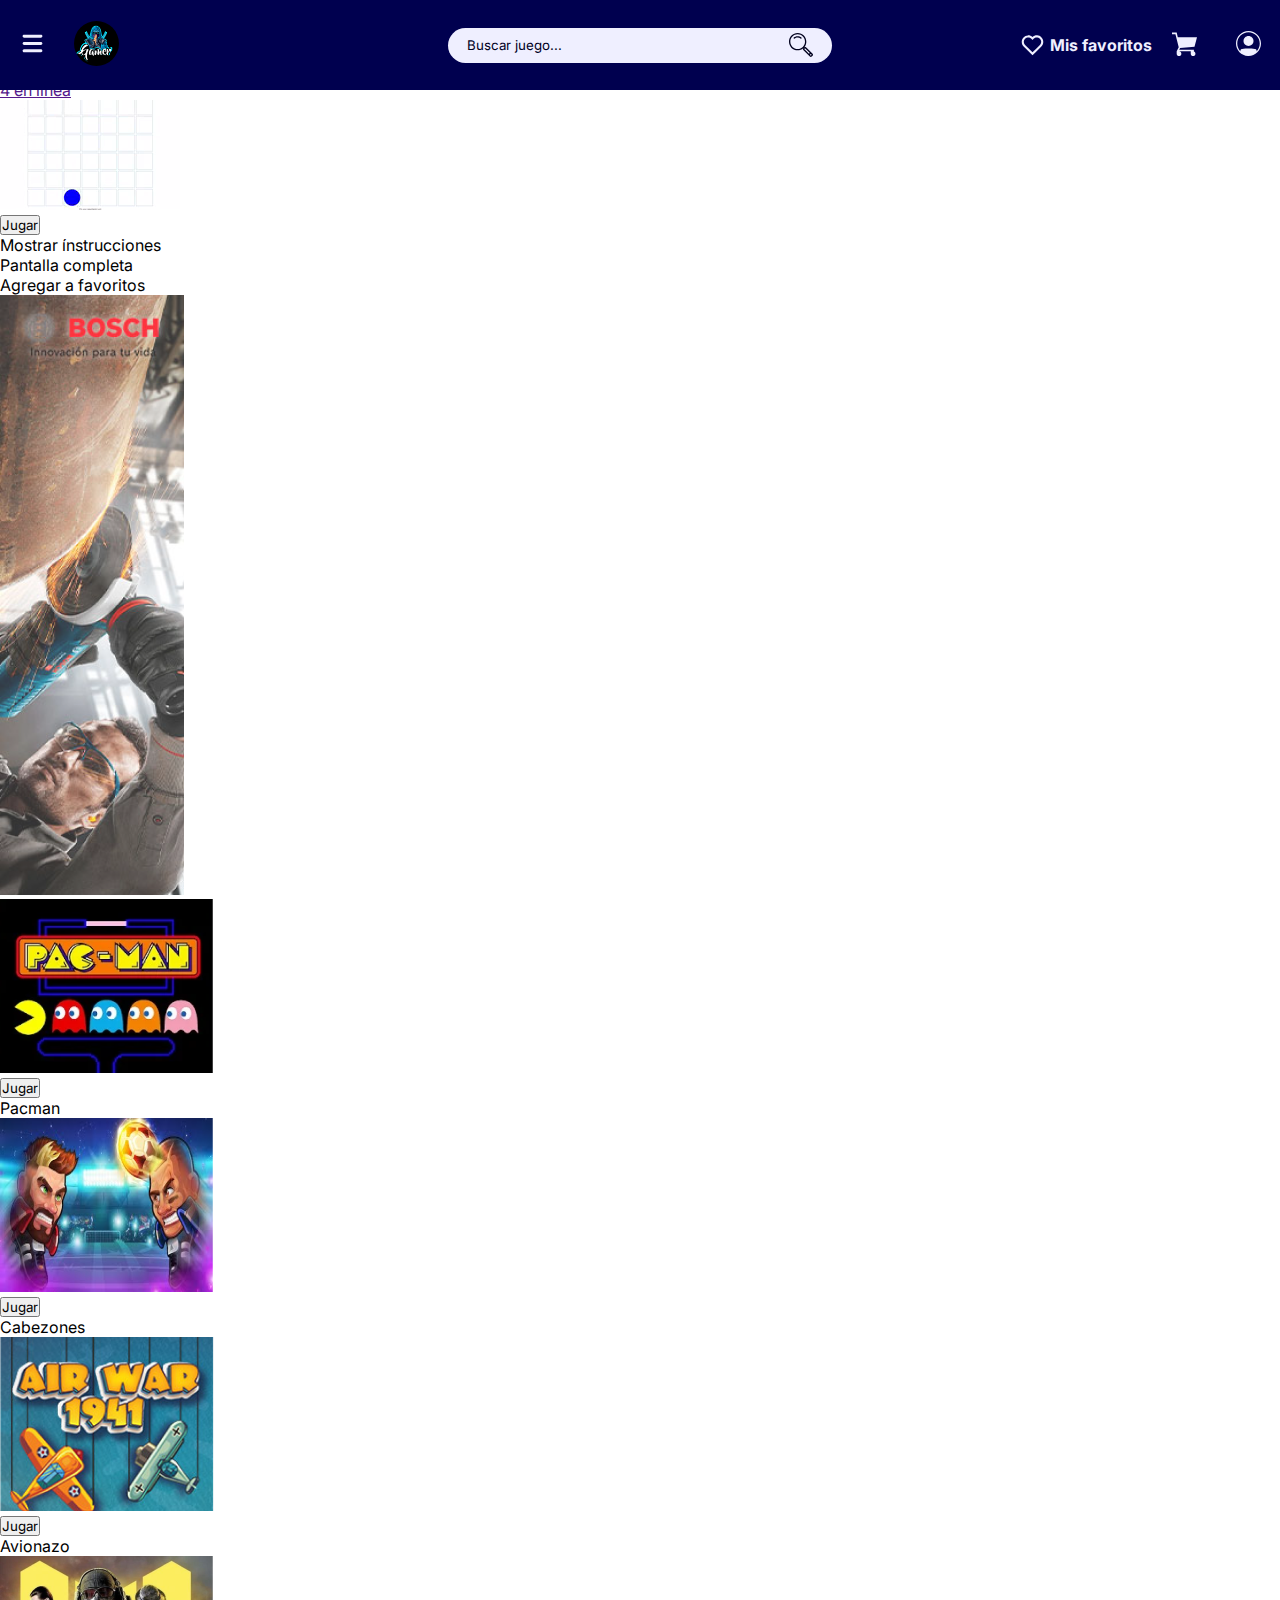
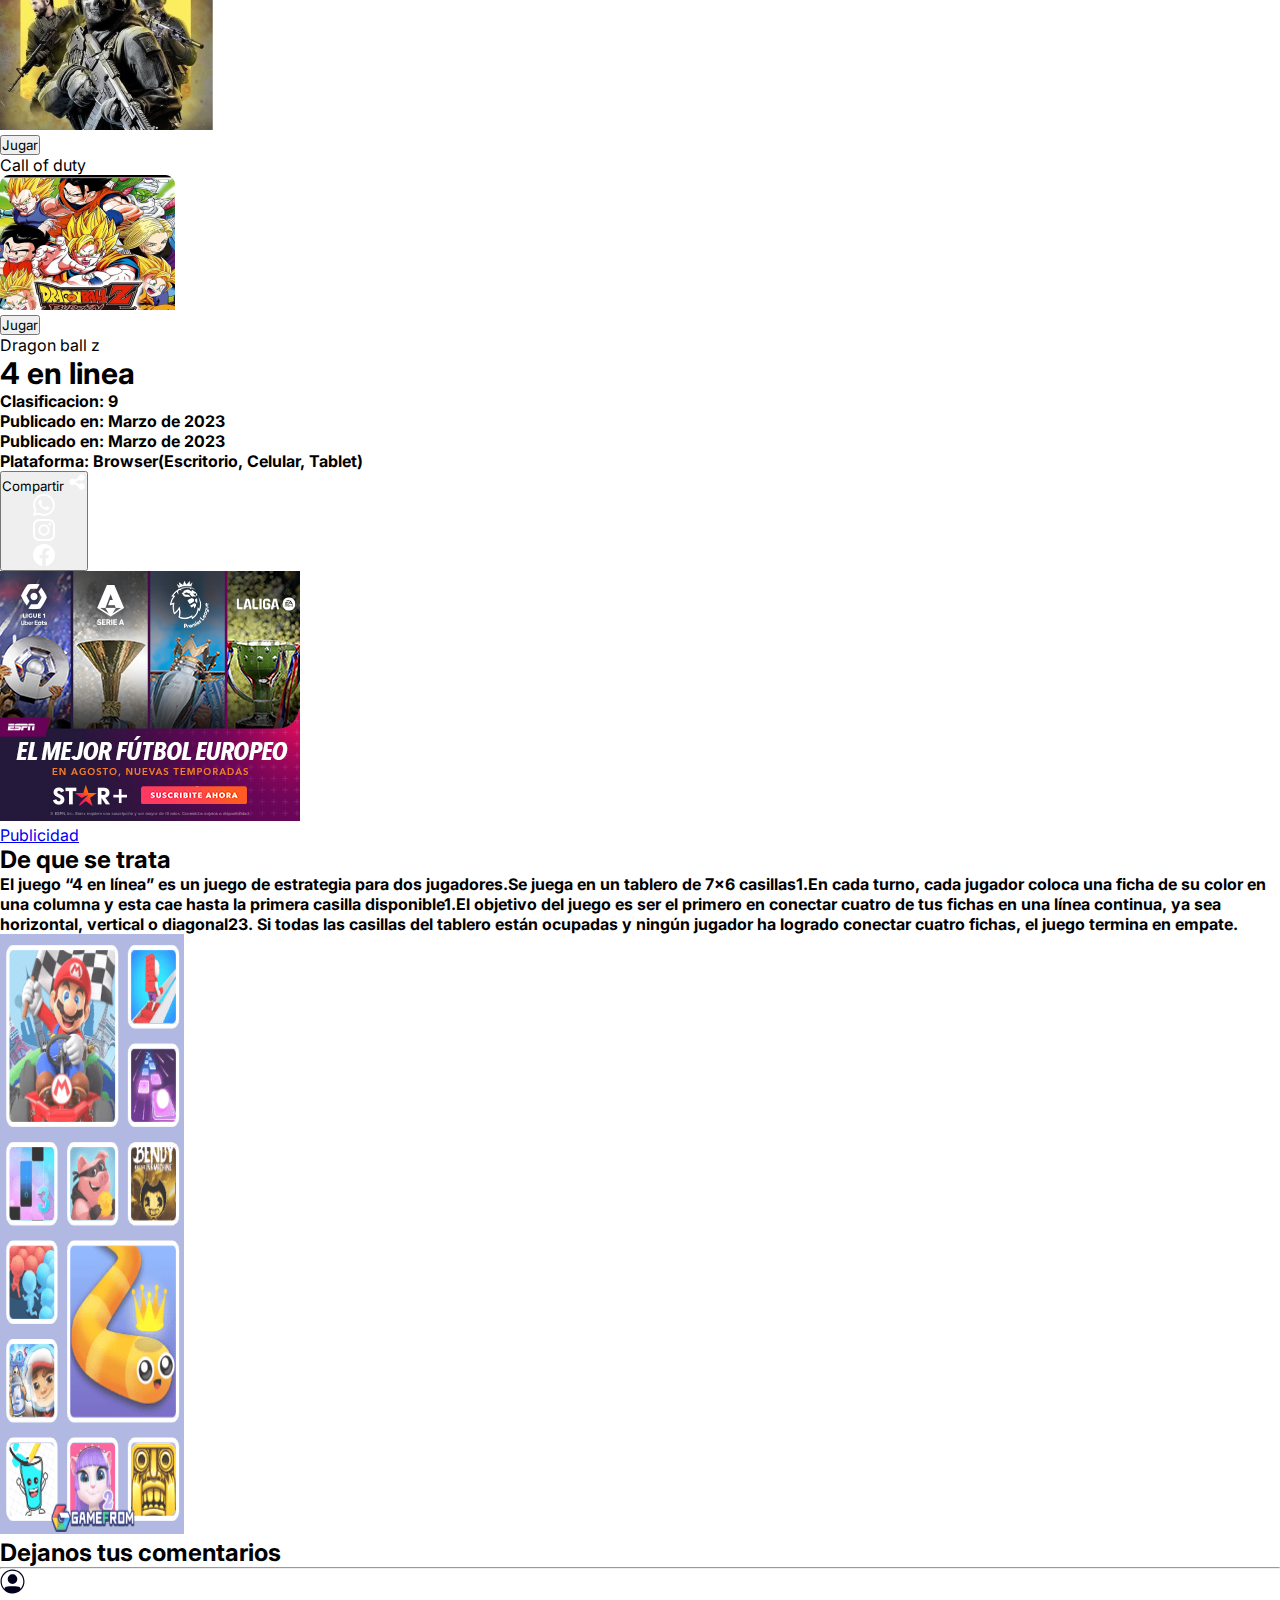
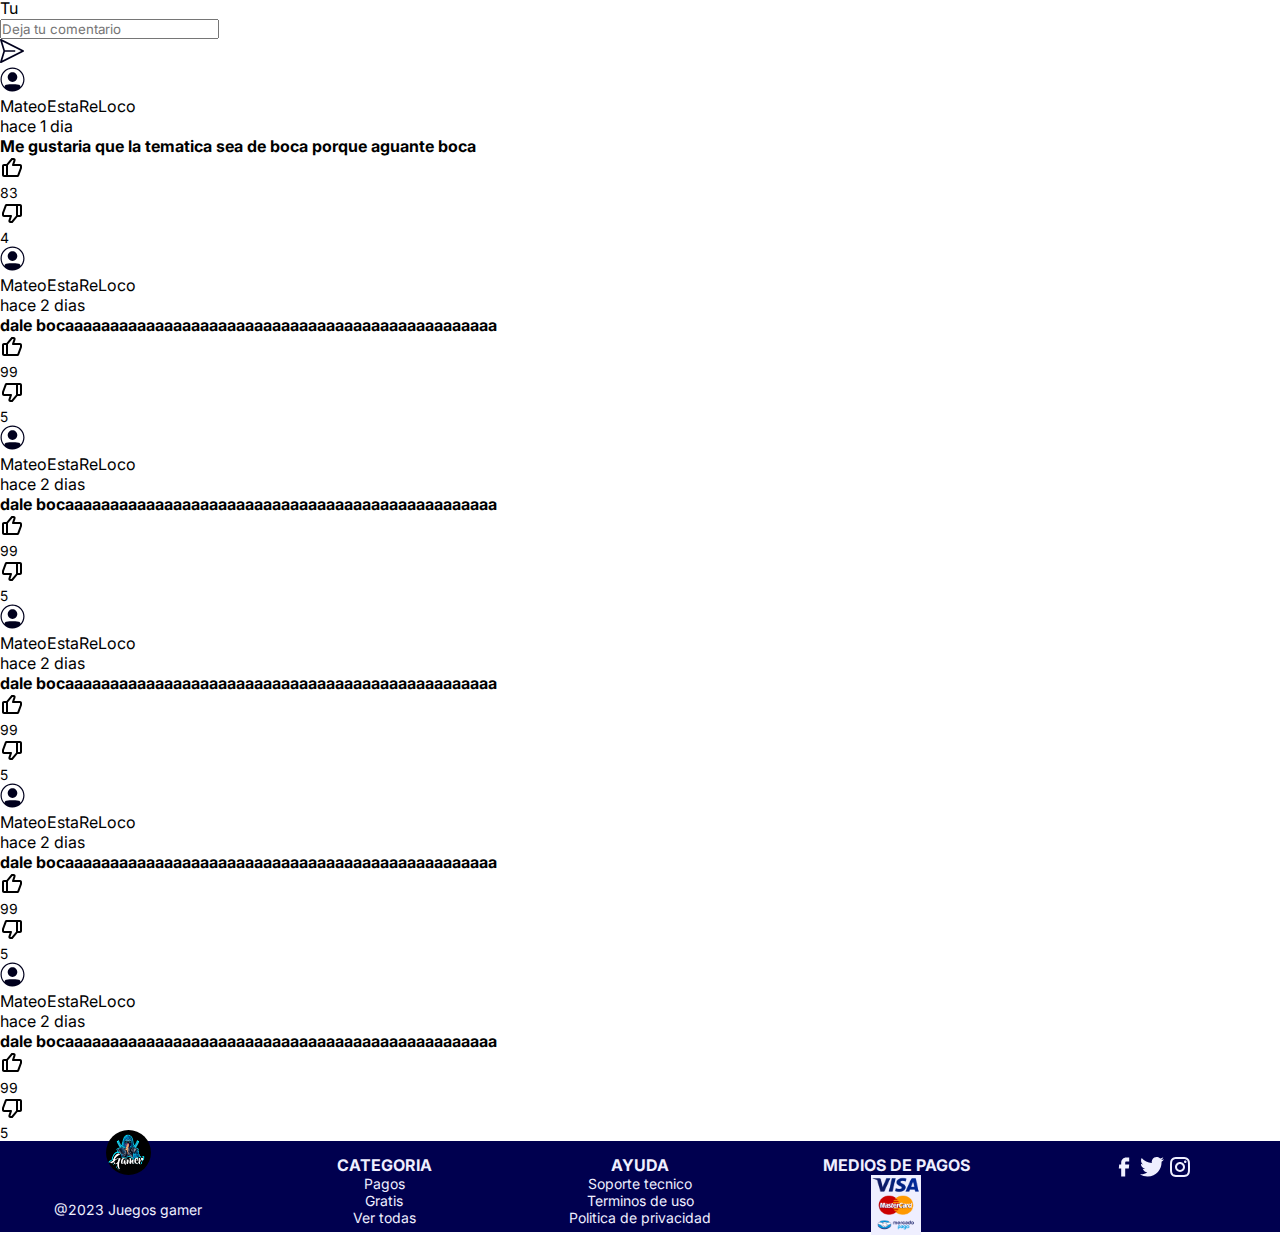
==== TP2/juego.html @ 83771b83 "avance" ====
<!DOCTYPE html>
<html lang="en">

<head>
    <meta charset="UTF-8">
    <meta name="viewport" content="width=device-width, initial-scale=1.0">
    <title>Nombre del juego</title>
    <link rel="stylesheet" href="css/juego.css">
    <link rel="stylesheet" href="css/comunes.css">
    <link rel="stylesheet" href="css/fuentes-colores.css">
</head>

<body>
    <div class="contenedor">

        <!-- HEADER -->
        <header class="header juego-header">
            <nav class="nav">
                <div class="menu contenedor-iconos-nav">
                    <button class="btn-trasparente" id="btnMenuPrincipal">
                        <img src="iconos-svg/menu-comun.svg" class="icono">
                    </button>
                </div>
                <div class="logo-headear contenedor-iconos-nav">
                    <a href="home.html"><img src="iconos-svg/logo.jpg" class="logo-img"></a>
                </div>
                <div class="buscador contenedor-iconos-nav">
                    <img src="iconos-svg/lupa-blanca.svg" class="icono">
                </div>
                <div class="buscador-escritorio">
                    <input type="text" placeholder="Buscar juego...">
                    <img src="iconos-svg/buscar.svg" alt="">
                </div>
                <div class="favoritos contenedor-iconos-nav">
                    <button class="btn-trasparente">
                        <img src="iconos-svg/corazon icono.svg" class="icono">
                        <p class="texto-body">Mis favoritos</p>
                    </button>
                </div>
                <div class="carrito contenedor-iconos-nav">
                    <button class="btn-trasparente" id="btnCarrito">
                        <img src="iconos-svg/carrito.svg" class="icono">
                    </button>
                </div>
                <div class="perfil contenedor-iconos-nav">
                    <button class="btn-trasparente" id="btnPerfil">
                        <img src="iconos-svg/perfil.svg" class="icono">
                    </button>
                </div>
            </nav>

            <div class="menu-desplegado ocultar">
                <!-- parte de arriba -->
                <div class="menu-desplegado-categorias-principales">
                    <div class="categoria-menu">
                        <img src="iconos-svg/Home.svg" class="icono-mas-chico">
                        <li class="texto-body">Inicio</li>
                    </div>
                    <div class="categoria-menu">
                        <img src="iconos-svg/reciente.svg" class="icono-mas-chico">
                        <li class="texto-body">Recientes</li>
                    </div>
                    <div class="categoria-menu">
                        <img src="iconos-svg/Home.svg" class="icono-mas-chico">
                        <li class="texto-body">Nuevos</li>
                    </div>
                    <div class="categoria-menu">
                        <img src="iconos-svg/carrito.svg" class="icono-mas-chico">
                        <li class="texto-body">Mi carrito</li>
                    </div>
                    <div class="categoria-menu">
                        <img src="iconos-svg/corazon icono.svg" class="icono-mas-chico">
                        <li class="texto-body">Mis favoritos</li>
                    </div>
                    <hr>
                    <div class="categoria-menu">
                        <img src="iconos-svg/aventura.svg" class="icono-mas-chico">
                        <li class="texto-body">Aventura</li>
                    </div>
                    <div class="categoria-menu">
                        <img src="iconos-svg/Belleza.svg" class="icono-mas-chico">
                        <li class="texto-body">Belleza</li>
                    </div>
                    <div class="categoria-menu">
                        <img src="iconos-svg/carreras.svg" class="icono-mas-chico">
                        <li class="texto-body">Carreras</li>
                    </div>
                    <div class="categoria-menu">
                        <img src="iconos-svg/cartas.svg" class="icono-mas-chico">
                        <li class="texto-body">Cartas</li>
                    </div>
                    <div class="categoria-menu">
                        <img src="iconos-svg/deportes.svg" class="icono-mas-chico">
                        <li class="texto-body">Deportes</li>
                    </div>
                    <div class="categoria-menu">
                        <img src="iconos-svg/disparos.svg" class="icono-mas-chico">
                        <li class="texto-body">Disparos</li>
                    </div>
                    <div class="categoria-menu">
                        <img src="iconos-svg/escape.svg" class="icono-mas-chico">
                        <li class="texto-body">Escapes</li>
                    </div>
                    <div class="categoria-menu">
                        <img src="iconos-svg/gratis.svg" class="icono-mas-chico">
                        <li class="texto-body">Gratis</li>
                    </div>
                    <div class="categoria-menu">
                        <img src="iconos-svg/motos.svg" class="icono-mas-chico">
                        <li class="texto-body">Motos</li>
                    </div>
                    <div class="categoria-menu">
                        <img src="iconos-svg/musicales.svg" class="icono-mas-chico">
                        <li class="texto-body">Musicales</li>
                    </div>
                    <div class="categoria-menu">
                        <img src="iconos-svg/pagos.svg" class="icono-mas-chico">
                        <li class="texto-body">Pagos</li>
                    </div>
                    <div class="categoria-menu">
                        <img src="iconos-svg/terror.svg" class="icono-mas-chico">
                        <li class="texto-body">Terror</li>
                    </div>
                    <div class="categoria-menu">
                        <img src="iconos-svg/multijugador.svg" class="icono-mas-chico">
                        <li class="texto-body">Multijugador</li>
                    </div>
                    <div class="categoria-menu">
                        <img src="iconos-svg/estrategias.svg" class="icono-mas-chico">
                        <li class="texto-body">Estrategia</li>
                    </div>
                    <div class="categoria-menu">
                        <img src="iconos-svg/puzlle.svg" class="icono-mas-chico">
                        <li class="texto-body">Puzle</li>
                    </div>
                    <div class="categoria-menu">
                        <img src="iconos-svg/velocidad.svg" class="icono-mas-chico">
                        <li class="texto-body">Velocidad</li>
                    </div>
                    <div class="categoria-menu">
                        <img src="iconos-svg/vestir.svg" class="icono-mas-chico">
                        <li class="texto-body">Vestir</li>
                    </div>
                </div>

                <hr>

                <!-- ultima parte -->
                <div class="menu-desplegado-redes-sociales">
                    <p class="texto-body">Nuestras redes</p>
                    <div class="redes-sociales">
                        <img src="iconos-svg/facebook.svg" class="icono-chico">
                        <img src="iconos-svg/twitter.svg" class="icono-chico">
                        <img src="iconos-svg/Instagram.svg" class="icono-chico">
                    </div>
                </div>
            </div>

            <div class="mi-perfil-desplegado ocultar">
                <div class="contenedor-configuraciones-perfil-desplegado">
                    <div class="perfil-soy-yo">
                        <div class="contenedor-icono-perfil-desplegado">
                            <img src="iconos-svg/perfil.svg" class="icono">
                        </div>
                        <div>
                            <p class="texto-body">MateoElLibertario</p>
                        </div>
                    </div>
                    <div class="configuraciones-perfil-desplegado">
                        <div class="contenedor-icono-perfil-desplegado">
                            <img src="iconos-svg/perfil-mini.svg" class="icono-mas-chico">
                        </div>
                        <div>
                            <p class="texto-chico">Mi perfil</p>
                        </div>
                    </div>
                    <div class="configuraciones-perfil-desplegado">
                        <div class="contenedor-icono-perfil-desplegado">
                            <img src="iconos-svg/editar perfil.svg" class="icono-mas-chico">
                        </div>
                        <div>
                            <p class="texto-chico">Editar perfil</p>
                        </div>
                    </div>
                    <div class="configuraciones-perfil-desplegado">
                        <div class="contenedor-icono-perfil-desplegado">
                            <img src="iconos-svg/Config.svg" class="icono-mas-chico">
                        </div>
                        <div>
                            <p class="texto-chico">Configuracion de cuenta</p>
                        </div>
                    </div>
                </div>
                <div class="contenedor-cerrar-sesion">
                    <a href="registro.html"><button>
                            Cerrar sesión
                        </button></a>
                </div>
                <div class="contenedor-cruz" id="btnCruzPerfil">
                    <img src="iconos-svg/cruz-Grande.svg" class="icono-mas-chico">
                </div>

            </div>

            <!-- CARRITO -->
            <div class="seccion-carrito ocultar">
                <div class="contenedor-carrito">
                    <div class="contenedor-todas-compras">
                        <div class="contenedor-compras">
                            <div class="contenedor-img-compra">
                                <img class="imagen-carrito" src="iconos-svg/mario-bros-carrito.png" alt="Mario">
                            </div>
                            <div class="contenedor-compra-carrito">
                                <div class="contedor-agrego-compra">
                                    <h3 class="titulo-compra">Super mario bros</h3>
                                    <h3 class="titulo-compra">$999</h3>
                                </div>
                                <div class="contenedor-btn-compra">
                                    <button class="btn-carrito btn-eliminar">Eliminar</button>
                                    <button class="btn-carrito btn-comprar">Comprar ahora</button>
                                </div>
                            </div>
                        </div>
                        <div class="contenedor-compras">
                            <div class="contenedor-img-compra">
                                <img class="imagen-carrito" src="iconos-svg/fifa-carrito.png" alt="Fifa">
                            </div>
                            <div class="contenedor-compra-carrito">
                                <div class="contedor-agrego-compra">
                                    <h3 class="titulo-compra">Super mario bros</h3>
                                    <h3 class="titulo-compra">$999</h3>
                                </div>
                                <div class="contenedor-btn-compra">
                                    <button class="btn-carrito btn-eliminar">Eliminar</button>
                                    <button class="btn-carrito btn-comprar">Comprar ahora</button>
                                </div>
                            </div>
                        </div>
                    </div>
                    <div class="resumen-compra">
                        <div class="titulo-resumen-compra">
                            <h2>Resumen de compra</h2>
                        </div>
                        <div class="articulo">
                            <p class="texto-chico">Producto</p>
                            <p class="texto-chico">$1998</p>
                        </div>
                        <div class="articulo">
                            <p class="texto-chico">Descuento</p>
                            <p class="texto-chico">10%</p>
                        </div>
                        <div class="articulo">
                            <h3>Total</h3>
                            <h3>$1798</h3>
                        </div>
                        <div class="contenedor-btn-realizar-compra">
                            <button class="btn-compra">Continuar comprar</button>
                        </div>
                    </div>
                    <div class="contenedor-cruz" id="btnCruzCarrito">
                        <img src="iconos-svg/cruz-Grande.svg" class="icono">
                    </div>
                </div>
            </div>
        </header>


        <!-- BRADCRUMB Y ESTRELLAS -->
        <div class="bread-estrellas">
            <!-- BREADCRUMB -->
            <div class="breadcrumb-contenedor">
                <div class="breadcrumb">
                    <li class="breadcrumb-cate">
                        <a href="registro.html" class="breadcrumb-link">Home</a>
                    </li>
                    <li class="breadcrumb-cate">
                        |
                    </li>
                    <nav class="link-relacion">
                        <ol>
                            <li class="breadcrumb-cate">
                                <a href="" class="breadcrumb-link">Juegos de mesa</a>
                            </li>
                            <li class="breadcrumb-cate">
                                >
                            </li>
                            <li class="breadcrumb-cate">
                                <a href="" class="breadcrumb-link">4 en linea</a>
                            </li>
                        </ol>
                    </nav>
                </div>
            </div>
        </div>

        <!-- JUEGO -->
        <section class="juego">
            <div class="contenedor-jugando ocultar">
                <div class="escape ocultar">
                    <p>Presiona <span>Esc</span> para salir de la pantalla completa</p>
                </div>
                <div class="cuatro-linea">
                    <div class="elegir-tablero">
                        <button id="4enLinea">
                            4 en linea
                        </button>
                        <button id="5enLinea">
                            5 en linea
                        </button>
                        <button id="6enLinea">
                            6 en linea
                        </button>
                        <button id="7enLinea">
                            7 en linea
                        </button>
                    </div>
                    <div class="fichas ocultar">
                        <div class="jugador-fichas">
                            <h3 class="textoJugador">Jugador 1 seleccionar ficha</h3>
                            <div class="contenedor-fichas">
                                <div class="ficha">
                                    <img src="iconos-svg/fichajava.svg">
                                </div>
                                <div class="ficha">
                                    <img src="iconos-svg/fichajs.svg">
                                </div>
                                <div class="ficha">
                                    <img src="iconos-svg/fifa24.png">
                                </div>
                            </div>
                        </div>
                    </div>
                    <canvas class="canvas ocultar" id="canvas" width="890" height="480"
                        style="background-color: #B1B0FE; border: solid;"></canvas>
                </div>
                <div class="intrucciones">
                    <div class="titulo-del-juego">
                        <img src="iconos-svg/logo.jpg" class="icono-chico">
                        <p>Juegos gamer</p>
                    </div>
                    <div class="iconos-del-juego">
                        <img class="icono-chico" src="iconos-svg/likeBlanco.svg">
                        <p>80%</p>
                    </div>
                    <div class="iconos-del-juego">
                        <img class="icono-chico" src="iconos-svg/dislikeBlanco.svg">
                        <p>20%</p>
                    </div>
                    <div class="iconos-del-juego">
                        <img class="icono-chico" src="iconos-svg/corazon icono.svg">
                    </div>
                    <div class="iconos-del-juego">
                        <img class="icono-chico" src="iconos-svg/icono-instruccion.svg" id="btn-instruccion">
                    </div>
                    <div class="iconos-del-juego">
                        <img class="icono-chico" src="iconos-svg/pantalla-completa-icono.svg" id="pantalla-completa">
                    </div>

                </div>
            </div>

            <div class="contenedor-video">
                <div class="video">
                    <video autoplay muted loop>
                        <source src="iconos-svg/4EnlineaVideo.mp4" type="video/mp4">
                    </video>
                </div>
                <div class="card-parte-boton">
                    <button class="btn-card" id="btn-card">Jugar</button>
                </div>
            </div>

            <div class="pop-pap-instrucciones ocultar">
                <div class="pop-pap-controles">
                    <img src="iconos-svg/icono-instruccion.svg" class="icono">
                    <p>Controles</p>
                </div>
                <div class="pop-pap-info">
                    <p>Selecciona la ficha y dejala caer en la columna
                        que deseas y forma 4 en linea</p>
                </div>
                <div class="pop-pap-flecha">
                    <img src="iconos-svg/flecha-abajo.svg">
                </div>
                <div class="pop-pap-img">
                    <img src="iconos-svg/como-se-juega.png">
                </div>
                <div class="contenedor-cruz">
                    <img src="iconos-svg/cruz-Grande.svg" class="icono" id="cruz-pop-pap">
                </div>
            </div>
            <div class="ayuda-mostrar-instrucciones">
                <p>Mostrar ínstrucciones</p>
            </div>
            <div class="ayuda-pantalla-completa">
                <p>Pantalla completa</p>
            </div>
            <div class="ayuda-agregar-favoritos">
                <p>Agregar a favoritos</p>
            </div>
        </section>

        <!-- PRIMER ANUNCIO -->
        <section class="anuncio">
            <img src="iconos-svg/anuncioBosh.png">
        </section>

        <!-- MAS JUEGOS -->
        <section class="mas-juegos">
            <div class="card-mas-juegos">
                <!-- esta es la imagen -->
                <img src="iconos-svg/pacman 1.png">
                <!-- aca le damos la opacidad -->
                <div class="card-mas-juegos-oculta">
                    <div class="jugar-card-oculta">
                        <button class="btn-card">Jugar</button>
                    </div>
                    <div class="nombre-del-juego">
                        <p class="titulo-mini-juego">Pacman</p>
                    </div>
                </div>
            </div>
            <div class="card-mas-juegos">
                <img src="iconos-svg/futbolito.png">
                <div class="card-mas-juegos-oculta">
                    <div class="jugar-card-oculta">
                        <button class="btn-card">Jugar</button>
                    </div>
                    <div class="nombre-del-juego">
                        <p class="titulo-mini-juego">Cabezones</p>
                    </div>
                </div>
            </div>
            <div class="card-mas-juegos">
                <img src="iconos-svg/aviones.png">
                <div class="card-mas-juegos-oculta">
                    <div class="jugar-card-oculta">
                        <button class="btn-card">Jugar</button>
                    </div>
                    <div class="nombre-del-juego">
                        <p class="titulo-mini-juego">Avionazo</p>
                    </div>
                </div>
            </div>
            <div class="card-mas-juegos">
                <img src="iconos-svg/warzone.png">
                <div class="card-mas-juegos-oculta">
                    <div class="jugar-card-oculta">
                        <button class="btn-card">Jugar</button>
                    </div>
                    <div class="nombre-del-juego">
                        <p class="titulo-mini-juego">Call of duty</p>
                    </div>
                </div>
            </div>
            <div class="card-mas-juegos">
                <img src="iconos-svg/dragon ball.png">
                <div class="card-mas-juegos-oculta">
                    <div class="jugar-card-oculta">
                        <button class="btn-card">Jugar</button>
                    </div>
                    <div class="nombre-del-juego">
                        <p class="titulo-mini-juego">Dragon ball z</p>
                    </div>
                </div>
            </div>
        </section>

        <!-- INFO DEL JUEGO -->
        <section class="info-juego">
            <div class="contenedor-mitad-info">
                <div class="info-general primera-parte">
                    <h1 class=informacion>4 en linea</h1>
                    <p class="texto-body informacion">Clasificacion: 9</p>
                    <p class="texto-body informacion">Publicado en: Marzo de 2023</p>
                    <p class="texto-body informacion">Publicado en: Marzo de 2023</p>
                    <p class="texto-body informacion">Plataforma: Browser(Escritorio, Celular, Tablet)</p>
                    <div class="btn-compartir-contenedor">

                        <!-- BTN COMPARTIR -->
                        <button class="btn">
                            <span>Compartir</span><span>
                                <svg height="18" width="18" xmlns="http://www.w3.org/2000/svg" version="1.1"
                                    viewBox="0 0 1024 1024" class="icon">
                                    <path fill="#ffffff"
                                        d="M767.99994 585.142857q75.995429 0 129.462857 53.394286t53.394286 129.462857-53.394286 129.462857-129.462857 53.394286-129.462857-53.394286-53.394286-129.462857q0-6.875429 1.170286-19.456l-205.677714-102.838857q-52.589714 49.152-124.562286 49.152-75.995429 0-129.462857-53.394286t-53.394286-129.462857 53.394286-129.462857 129.462857-53.394286q71.972571 0 124.562286 49.152l205.677714-102.838857q-1.170286-12.580571-1.170286-19.456 0-75.995429 53.394286-129.462857t129.462857-53.394286 129.462857 53.394286 53.394286 129.462857-53.394286 129.462857-129.462857 53.394286q-71.972571 0-124.562286-49.152l-205.677714 102.838857q1.170286 12.580571 1.170286 19.456t-1.170286 19.456l205.677714 102.838857q52.589714-49.152 124.562286-49.152z">
                                    </path>
                                </svg>
                            </span>
                            <ul>
                                <li>
                                    <a href="">
                                        <svg xmlns="http://www.w3.org/2000/svg" width="22" height="22"
                                            fill="currentColor" class="bi bi-whatsapp" viewBox="0 0 16 16">
                                            <path fill="#ffffff"
                                                d="M13.601 2.326A7.854 7.854 0 0 0 7.994 0C3.627 0 .068 3.558.064 7.926c0 1.399.366 2.76 1.057 3.965L0 16l4.204-1.102a7.933 7.933 0 0 0 3.79.965h.004c4.368 0 7.926-3.558 7.93-7.93A7.898 7.898 0 0 0 13.6 2.326zM7.994 14.521a6.573 6.573 0 0 1-3.356-.92l-.24-.144-2.494.654.666-2.433-.156-.251a6.56 6.56 0 0 1-1.007-3.505c0-3.626 2.957-6.584 6.591-6.584a6.56 6.56 0 0 1 4.66 1.931 6.557 6.557 0 0 1 1.928 4.66c-.004 3.639-2.961 6.592-6.592 6.592zm3.615-4.934c-.197-.099-1.17-.578-1.353-.646-.182-.065-.315-.099-.445.099-.133.197-.513.646-.627.775-.114.133-.232.148-.43.05-.197-.1-.836-.308-1.592-.985-.59-.525-.985-1.175-1.103-1.372-.114-.198-.011-.304.088-.403.087-.088.197-.232.296-.346.1-.114.133-.198.198-.33.065-.134.034-.248-.015-.347-.05-.099-.445-1.076-.612-1.47-.16-.389-.323-.335-.445-.34-.114-.007-.247-.007-.38-.007a.729.729 0 0 0-.529.247c-.182.198-.691.677-.691 1.654 0 .977.71 1.916.81 2.049.098.133 1.394 2.132 3.383 2.992.47.205.84.326 1.129.418.475.152.904.129 1.246.08.38-.058 1.171-.48 1.338-.943.164-.464.164-.86.114-.943-.049-.084-.182-.133-.38-.232z">
                                            </path>
                                        </svg>
                                    </a>
                                </li>
                                <li>
                                    <a href=""><svg xmlns="http://www.w3.org/2000/svg" width="22" height="22"
                                            fill="currentColor" class="bi bi-instagram" viewBox="0 0 16 16">
                                            <path fill="#ffffff"
                                                d="M8 0C5.829 0 5.556.01 4.703.048 3.85.088 3.269.222 2.76.42a3.917 3.917 0 0 0-1.417.923A3.927 3.927 0 0 0 .42 2.76C.222 3.268.087 3.85.048 4.7.01 5.555 0 5.827 0 8.001c0 2.172.01 2.444.048 3.297.04.852.174 1.433.372 1.942.205.526.478.972.923 1.417.444.445.89.719 1.416.923.51.198 1.09.333 1.942.372C5.555 15.99 5.827 16 8 16s2.444-.01 3.298-.048c.851-.04 1.434-.174 1.943-.372a3.916 3.916 0 0 0 1.416-.923c.445-.445.718-.891.923-1.417.197-.509.332-1.09.372-1.942C15.99 10.445 16 10.173 16 8s-.01-2.445-.048-3.299c-.04-.851-.175-1.433-.372-1.941a3.926 3.926 0 0 0-.923-1.417A3.911 3.911 0 0 0 13.24.42c-.51-.198-1.092-.333-1.943-.372C10.443.01 10.172 0 7.998 0h.003zm-.717 1.442h.718c2.136 0 2.389.007 3.232.046.78.035 1.204.166 1.486.275.373.145.64.319.92.599.28.28.453.546.598.92.11.281.24.705.275 1.485.039.843.047 1.096.047 3.231s-.008 2.389-.047 3.232c-.035.78-.166 1.203-.275 1.485a2.47 2.47 0 0 1-.599.919c-.28.28-.546.453-.92.598-.28.11-.704.24-1.485.276-.843.038-1.096.047-3.232.047s-2.39-.009-3.233-.047c-.78-.036-1.203-.166-1.485-.276a2.478 2.478 0 0 1-.92-.598 2.48 2.48 0 0 1-.6-.92c-.109-.281-.24-.705-.275-1.485-.038-.843-.046-1.096-.046-3.233 0-2.136.008-2.388.046-3.231.036-.78.166-1.204.276-1.486.145-.373.319-.64.599-.92.28-.28.546-.453.92-.598.282-.11.705-.24 1.485-.276.738-.034 1.024-.044 2.515-.045v.002zm4.988 1.328a.96.96 0 1 0 0 1.92.96.96 0 0 0 0-1.92zm-4.27 1.122a4.109 4.109 0 1 0 0 8.217 4.109 4.109 0 0 0 0-8.217zm0 1.441a2.667 2.667 0 1 1 0 5.334 2.667 2.667 0 0 1 0-5.334z">
                                            </path>
                                        </svg></a>

                                </li>
                                <li>
                                    <a href=""><svg xmlns="http://www.w3.org/2000/svg" width="22" height="22"
                                            fill="currentColor" class="bi bi-facebook" viewBox="0 0 16 16">
                                            <path fill="#ffffff"
                                                d="M16 8.049c0-4.446-3.582-8.05-8-8.05C3.58 0-.002 3.603-.002 8.05c0 4.017 2.926 7.347 6.75 7.951v-5.625h-2.03V8.05H6.75V6.275c0-2.017 1.195-3.131 3.022-3.131.876 0 1.791.157 1.791.157v1.98h-1.009c-.993 0-1.303.621-1.303 1.258v1.51h2.218l-.354 2.326H9.25V16c3.824-.604 6.75-3.934 6.75-7.951z">
                                            </path>
                                        </svg>
                                    </a>
                                </li>
                            </ul>
                        </button>
                    </div>
                </div>
                <div class="info-a-completar">
                    <a
                        href="https://www.starplus.com/es-ar?cid=DSS-Search-Google-71700000085791494-&s_kwcid=AL!8468!3!576717262205!b!!g!!star%20plus.com&gad=1&gclid=CjwKCAjwyY6pBhA9EiwAMzmfwWTM4ZhfRoBUUBoQzmDsk6dmDzdP8ICtpE6ij97RKEPnwn3cuOMOnxoC0M8QAvD_BwE&gclsrc=aw.ds"><img
                            src="iconos-svg/publicidad (1).png" class="img-publi" alt="publicidad">
                        <div class="contendor-texto-publi">
                            <p class="publicidad-juego">Publicidad </p>
                        </div>
                    </a>

                </div>
            </div>
            <div class="info-general">
                <h2 class="informacion">De que se trata</h2>
                <p class="texto-body informacion">El juego “4 en línea” es un juego de estrategia para dos jugadores.Se
                    juega en un
                    tablero de 7x6 casillas1.En cada turno, cada jugador coloca una ficha de su color en una columna y
                    esta cae hasta la primera
                    casilla disponible1.El objetivo del juego es ser el primero en conectar cuatro de tus fichas en una
                    línea
                    continua, ya sea horizontal, vertical o diagonal23. Si todas las casillas del tablero están ocupadas
                    y ningún jugador
                    ha logrado conectar cuatro fichas, el juego termina en empate.</p>
            </div>
        </section>

        <!-- ANUNCIO NUMERO 2 -->
        <section class="anuncio2">
            <img src="iconos-svg/anuncio2.png" alt="">
        </section>

        <!-- LOS COMENTARIOS -->
        <section class="comentarios">
            <div class="titulo">
                <h2>Dejanos tus comentarios</h2>
            </div>
            <hr>
            <div class="comentario comentario-enviar">
                <div class="comentario-perfil">
                    <img class="icono icono-perfil" src="iconos-svg/perfil-negro.svg" alt="" srcset="">
                    <li class="nombre-perfil">Tu</li>
                </div>
                <div class="comentario-input">
                    <form action="" class="form-comentario">
                        <input placeholder="Deja tu comentario" type="text" class="input-form">
                    </form>
                    <div class="icono-enviar">
                        <img class="icono-chico enviar" src="iconos-svg/enviar-form.svg" alt="">
                    </div>
                </div>
            </div>

            <div class="comentarios-realizados">
                <!-- 1 comentario -->
                <div class="comentario">
                    <div class="comentario-perfil">
                        <div class="perfil-nombre-comentario">
                            <img class="icono icono-perfil" src="iconos-svg/perfil-negro.svg" alt="" srcset="">
                            <li class="nombre-perfil">MateoEstaReLoco</li>
                            <p>hace 1 dia</p>
                        </div>
                    </div>
                    <div class="comentario-input">
                        <p class="texto-body el-comentario">Me gustaria que la tematica sea de boca porque aguante boca
                        </p>
                        <div class="calificacion-comentario">
                            <img src="iconos-svg/like.svg" class="icono-chico">
                            <p class="texto-chico ">83</p>
                            <img src="iconos-svg/dislike.svg" class="icono-chico">
                            <p class="texto-chico">4</p>
                        </div>
                    </div>
                </div>

                <!-- 2 comentario -->
                <div class="comentario">
                    <div class="comentario-perfil">
                        <div class="perfil-nombre-comentario">
                            <img class="icono icono-perfil" src="iconos-svg/perfil-negro.svg" alt="" srcset="">
                            <li class="nombre-perfil">MateoEstaReLoco</li>
                            <p>hace 2 dias</p>
                        </div>
                    </div>
                    <div class="comentario-input">
                        <p class="texto-body el-comentario">dale bocaaaaaaaaaaaaaaaaaaaaaaaaaaaaaaaaaaaaaaaaaaaaaaaa</p>
                        <div class="calificacion-comentario">
                            <img src="iconos-svg/like.svg" class="icono-chico">
                            <p class="texto-chico ">99</p>
                            <img src="iconos-svg/dislike.svg" class="icono-chico">
                            <p class="texto-chico">5</p>
                        </div>
                    </div>
                </div>
                <!-- 3 comentario -->
                <div class="comentario">
                    <div class="comentario-perfil">
                        <div class="perfil-nombre-comentario">
                            <img class="icono icono-perfil" src="iconos-svg/perfil-negro.svg" alt="" srcset="">
                            <li class="nombre-perfil">MateoEstaReLoco</li>
                            <p>hace 2 dias</p>
                        </div>
                    </div>
                    <div class="comentario-input">
                        <p class="texto-body el-comentario">dale bocaaaaaaaaaaaaaaaaaaaaaaaaaaaaaaaaaaaaaaaaaaaaaaaa</p>
                        <div class="calificacion-comentario">
                            <img src="iconos-svg/like.svg" class="icono-chico">
                            <p class="texto-chico ">99</p>
                            <img src="iconos-svg/dislike.svg" class="icono-chico">
                            <p class="texto-chico">5</p>
                        </div>
                    </div>
                </div>
                <!-- 4 comentario -->
                <div class="comentario">
                    <div class="comentario-perfil">
                        <div class="perfil-nombre-comentario">
                            <img class="icono icono-perfil" src="iconos-svg/perfil-negro.svg" alt="" srcset="">
                            <li class="nombre-perfil">MateoEstaReLoco</li>
                            <p>hace 2 dias</p>
                        </div>
                    </div>
                    <div class="comentario-input">
                        <p class="texto-body el-comentario">dale bocaaaaaaaaaaaaaaaaaaaaaaaaaaaaaaaaaaaaaaaaaaaaaaaa</p>
                        <div class="calificacion-comentario">
                            <img src="iconos-svg/like.svg" class="icono-chico">
                            <p class="texto-chico ">99</p>
                            <img src="iconos-svg/dislike.svg" class="icono-chico">
                            <p class="texto-chico">5</p>
                        </div>
                    </div>
                </div>
                <!-- 5 comentario -->
                <div class="comentario">
                    <div class="comentario-perfil">
                        <div class="perfil-nombre-comentario">
                            <img class="icono icono-perfil" src="iconos-svg/perfil-negro.svg" alt="" srcset="">
                            <li class="nombre-perfil">MateoEstaReLoco</li>
                            <p>hace 2 dias</p>
                        </div>
                    </div>
                    <div class="comentario-input">
                        <p class="texto-body el-comentario">dale bocaaaaaaaaaaaaaaaaaaaaaaaaaaaaaaaaaaaaaaaaaaaaaaaa</p>
                        <div class="calificacion-comentario">
                            <img src="iconos-svg/like.svg" class="icono-chico">
                            <p class="texto-chico ">99</p>
                            <img src="iconos-svg/dislike.svg" class="icono-chico">
                            <p class="texto-chico">5</p>
                        </div>
                    </div>
                </div>
                <!-- 6 comentario -->
                <div class="comentario">
                    <div class="comentario-perfil">
                        <div class="perfil-nombre-comentario">
                            <img class="icono icono-perfil" src="iconos-svg/perfil-negro.svg" alt="" srcset="">
                            <li class="nombre-perfil">MateoEstaReLoco</li>
                            <p>hace 2 dias</p>
                        </div>
                    </div>
                    <div class="comentario-input">
                        <p class="texto-body el-comentario">dale bocaaaaaaaaaaaaaaaaaaaaaaaaaaaaaaaaaaaaaaaaaaaaaaaa</p>
                        <div class="calificacion-comentario">
                            <img src="iconos-svg/like.svg" class="icono-chico">
                            <p class="texto-chico ">99</p>
                            <img src="iconos-svg/dislike.svg" class="icono-chico">
                            <p class="texto-chico">5</p>
                        </div>
                    </div>
                </div>
            </div>
        </section>

        <!-- EL FOOTER -->
        <footer class="footer">
            <div class="section-footer-logo-copi">
                <div class="logo-footer">
                    <img src="iconos-svg/logo.jpg" class="logo-img">
                </div>
                <p class="texto-chico">@2023 Juegos gamer</p>
            </div>
            <div class="section-footer-categoria">
                <p class="texto-body">CATEGORIA</p>
                <p class="texto-chico">
                    <link rel="stylesheet" href="">Pagos
                </p>
                <p class="texto-chico">
                    <link rel="stylesheet" href="">Gratis
                </p>
                <p class="texto-chico">
                    <link rel="stylesheet" href="">Ver todas
                </p>
            </div>
            <div class="section-footer-ayuda">
                <p class="texto-body">AYUDA</p>
                <p class="texto-chico">
                    <link rel="stylesheet" href="">Soporte tecnico
                </p>
                <p class="texto-chico">
                    <link rel="stylesheet" href="">Terminos de uso
                </p>
                <p class="texto-chico">
                    <link rel="stylesheet" href="">Politica de privacidad
                </p>
            </div>
            <div class="section-footer-pagos">
                <p class="texto-body">MEDIOS DE PAGOS</p>
                <div class="medio-de-pago">
                    <img src="iconos-svg/visa logo 1.png" alt="">
                </div>
                <div class="medio-de-pago">
                    <img src="iconos-svg/master card 1.png" alt="">
                </div>
                <div class="medio-de-pago">
                    <img src="iconos-svg/Mercado Pago.png" alt="">
                </div>
            </div>
            <div class="section-footer-redes">
                <div class="redes-sociales">
                    <img src="iconos-svg/facebook.svg" class="icono-chico">
                    <img src="iconos-svg/twitter.svg" class="icono-chico">
                    <img src="iconos-svg/Instagram.svg" class="icono-chico">
                </div>
            </div>
        </footer>

    </div>

    <script src="js/Juego.js"></script>
    <script src="js/ocultar.js"></script>
    <script src="js/Ficha.js"></script>
    <script src="js/Tablero.js"></script>
    <script src="js/Jugador.js"></script>
    <script src="js/Grupo.js"></script>
    <script src="js/main.js"></script>
</body>


</html>
---- TP2/css/comunes.css ----
@import url('https://fonts.googleapis.com/css2?family=Inter&display=swap');

* {
    padding: 0;
    margin: 0;
    font-family: 'Inter', sans-serif;
    font-weight: 400;
}


/* HEADER PARA CELULAR */

.header {
    grid-area: header;
    height: 10vh;
    width: 100%;
    background-color: #00004F;
    position: fixed;
    z-index: 2;
}

.nav {
    height: 100%;
    width: 100%;
    display: grid;
    grid-template-columns: 20% 20% 20% 20% 20%;
    grid-template-rows: 100%;
    grid-template-areas: "menu logo buscador carrito perfil";
}

.contenedor-menu-logo {
    width: 33.3%;
    height: 100%;
    background-color: black;
    display: flex;
}

.contenedor-buscador {
    width: 33.3%;
    height: 100%;
    background-color: blue;
    display: flex;
}

.contenedor-fav-carrito-perfil {
    width: 33.3%;
    height: 100%;
    background-color: yellow;
    display: flex;
}

.menu {
    grid-area: menu;
    height: 100%;
}

.logo-header {
    grid-area: logo;
    height: 100%;
}

.logo-img {
    height: 35px;
    width: 35px;
    border-radius: 100%;
}

.buscador {
    grid-area: buscador;
    height: 100%;
}

.buscador-escritorio {
    display: none;
}

.buscador-escritorio input {
    background-color: #EFEFFF !important;
}

.carrito {
    grid-area: carrito;
    height: 100%;
}

.perfil {
    grid-area: perfil;
    height: 100%;
}


.contenedor-iconos-nav {
    display: flex;
    justify-content: center;
    align-items: center;
}

.favoritos {
    height: 100%;
    display: none;
}

.icono {
    width: 20px;
    height: 20px;
}

.btn-trasparente {
    background-color: transparent;
    border: none;
    cursor: pointer;
}


/* FOOTER PARA CELULAR */

.footer {
    grid-area: footer;
    width: 100%;
    height: 100%;
    background-color: #00004F;
    display: grid;
    grid-template-columns: 1fr 1fr 1fr;
    grid-template-rows: 80% 20%;
    grid-template-areas: "categoria ayuda pagos"
        "logo-copi logo-copi logo-copi";
}

.footer p {
    cursor: pointer;
    color: var(--color-blanco);
}

.logo-footer {
    display: none;
}

.section-footer-redes {
    display: none;
}

.section-footer-logo-copi {
    grid-area: logo-copi;
    width: 100%;
    display: flex;
    justify-content: center;
    align-items: center;
    text-align: center;
    height: 100%;
}

.section-footer-categoria {
    grid-area: categoria;
    display: flex;
    flex-direction: column;
    align-items: center;
    font-size: 12px;
    height: 100%;
    width: 100%;
    justify-content: space-evenly;
}

.section-footer-categoria p {
    height: 20px;
    display: flex;
    justify-content: center;
    text-align: center;
    align-items: center;
}


.section-footer-ayuda {
    grid-area: ayuda;
    display: flex;
    flex-direction: column;
    align-items: center;
    height: 100%;
    width: 100%;
    justify-content: space-evenly;
}

.section-footer-ayuda p {
    height: 20px;
    display: flex;
    justify-content: center;
    text-align: center;
    align-items: center;
    white-space: nowrap;
}



.section-footer-pagos {
    grid-area: pagos;
    display: flex;
    flex-direction: column;
    align-items: center;
    text-align: center;
    justify-content: space-evenly;
    height: 100%;
    width: 100%;
}

.section-footer-pagos p {
    height: 20px;
    display: flex;
    justify-content: center;
    text-align: center;
    align-items: center;
    white-space: nowrap;
}

.medio-de-pago {
    width: 50px;
    height: 20px;
    background-color: #EFEFFF;
}

.medio-de-pago img {
    width: 100%;
    height: 100%;
}

/* MENU DESPLEGADO PARA ESCRITORIO */

.menu-desplegado {
    margin-top: 10vh;
    width: 40%;
    height: 90vh;
    background-color: #00004F;
    display: flex;
    flex-direction: column;
    position: absolute;
    top: 0;
    z-index: 1;
}

.menu-desplegado-categorias-principales {
    width: 100%;
    height: 90%;
    overflow-y: scroll;
    overflow-x: hidden;
}

.menu-desplegado-categorias-principales::-webkit-scrollbar {
    width: 3px;
}

.menu-desplegado-categorias-principales::-webkit-scrollbar-thumb {
    background-color: #EFEFFF;
    border-radius: 10px;
}

.menu-desplegado-redes-sociales {
    height: 10%;
    width: 100%;
}

.menu-desplegado-redes-sociales p {
    color: var(--color-blanco);
}

.menu-desplegado-redes-sociales .redes-sociales {
    margin: 5px 0;
    padding: 0;
    width: 100%;
    display: flex;
    justify-content: center;
    align-items: center;
}

.categoria-menu {
    width: 100%;
    display: flex;
    align-items: center;
    padding: 5px 0;
}

.categoria-menu img {
    width: 30%;
    display: flex;
    align-items: center;
}

.categoria-menu li {
    width: 70%;
    height: 100%;
    color: #EFEFFF;
    list-style: none;
    display: flex;
    align-items: center;
}

.menu-desplegado hr {
    width: 80%;
    margin: 4% 0;
    margin-left: 10%;
}

.icono-mas-chico {
    width: 20px;
    height: 20px;
}

.menu-desplegado-redes-sociales p {
    text-align: center;
}

/* PERFIL DESPLEGADO PARA ESCRITORIO*/

.mi-perfil-desplegado {
    width: 60%;
    height: 40vh;
    background-color: #00004F;
    position: absolute;
    right: 0;
    top: 0;
}

.perfil-soy-yo {
    display: flex;
    width: 100%;
    align-items: center;
    color: #EFEFFF;
}

.perfil-soy-yo p {
    margin-left: 3px;
}

.contenedor-icono-perfil-desplegado {
    display: flex;
    justify-content: center;
    align-items: center;
    width: 30px;
    height: 30px;
}

.configuraciones-perfil-desplegado {
    display: flex;
    width: 100%;
    align-items: center;
    color: #EFEFFF;
}

.contenedor-cerrar-sesion {
    width: 100%;
    height: 20%;
    display: flex;
    justify-content: center;
}

.contenedor-cerrar-sesion button {
    background-color: transparent;
    border: solid 2px #EFEFFF;
    border-radius: 15px;
    cursor: pointer;
    color: #EFEFFF;
    height: 30px;
    width: 150px;
}

.contenedor-configuraciones-perfil-desplegado {
    height: 80%;
    width: 100%;
    display: flex;
    flex-direction: column;
    justify-content: space-evenly;
}

/* CARRITO PARA ESCRITORIO */

.seccion-carrito {
    display: flex;
    justify-content: center;
    background-color: #00004F;
    height: auto;
    width: 100%;
    position: absolute;
    top: 0;
    z-index: 2;
    align-items: center;
}

.contenedor-carrito {
    display: flex;
    flex-direction: column;
    width: 80%;
    justify-content: space-between;
    margin-top: 10px;
    align-items: center;
}

.contenedor-todas-compras {
    width: 100%;
}

.contenedor-compras {
    margin-bottom: 20px;
    display: flex;
    width: 100%;
    height: 100px;
    border-bottom: 2px solid #EFEFFF;
}

.contenedor-img-compra {
    height: 70%;
    width: 110px;
    margin: 10px;
}

.contenedor-img-compra img {
    width: 100%;
    height: 100%;
}

.contenedor-compra-carrito {
    display: flex;
    flex-direction: column;
    width: 100%;
    height: 95%;
}

.titulo-compra {
    color: #EFEFFF;
}

.btn-carrito {
    border: none;
    background-color: transparent;
    color: #B0B0FF;
    margin: 0 10px;
}

.btn-eliminar:hover {
    color: var(--color-rojo);
    cursor: pointer;
}

.btn-comprar:hover {
    color: var(--color-verde);
    cursor: pointer;
}

.contenedor-btn-compra {
    height: 30%;
    width: 100%;
    display: flex;
    align-items: start;
}

.imagen-carrito {
    border: solid 1px white;
}

.contedor-agrego-compra {
    display: flex;
    align-items: center;
    height: 70%;
    margin: 0 5px;
}

.resumen-compra {
    color: #EFEFFF;
    margin-bottom: 10px;
    width: 60%;
}

.titulo-resumen-compra {
    border-bottom: 2px solid #EFEFFF;
    text-align: center;
}

.articulo {
    display: flex;
    justify-content: space-between;
    width: 100%;
    padding: 5px 0;
}

.articulo p,
h3 {
    padding: 0 5px;
}

.contenedor-btn-realizar-compra {
    display: flex;
    justify-content: center;
}

.btn-compra {
    border: none;
    padding: 5px;
    border-radius: 10px;
    outline: none;
    background-color: #0000FF;
    color: #EFEFFF;
}

.contenedor-cruz {
    position: absolute;
    right: 10px;
    top: 10px;
    cursor: pointer;
}

.icono-chico {
    width: 24px;
    height: 24px;
}

/* PARA DESKTOP */

@media (min-width: 1024px) {

    .menu-desplegado {
        width: 15%;
    }

    /* HEADER PARA ESCRITORIO */
    .nav {
        height: 100%;
        width: 100%;
        display: grid;
        grid-template-columns: 5% 5% 10% 10% 5% 30% 15% 10% 5% 5%;
        grid-template-rows: 100%;
        grid-template-areas: "menu . logo . . buscador-escritorio .  favoritos  carrito  perfil";
    }

    .contenedor-menu-logo {
        height: 100%;
        background-color: black;
        display: flex;
    }

    .contenedor-buscador {
        width: 33.3%;
        height: 100%;
        background-color: blue;
        display: flex;
    }

    .contenedor-fav-carrito-perfil {
        width: 33.3%;
        height: 100%;
        background-color: yellow;
        display: flex;
    }


    .logo-img {
        height: 45px;
        width: 45px;
        border-radius: 100%;
    }

    .buscador {
        grid-area: buscador;
        height: 100%;
        display: none;
    }

    .buscador-escritorio {
        grid-area: buscador-escritorio;
        height: 100%;
        display: flex;
        justify-content: center;
        align-items: center;
        position: relative;
    }

    .buscador-escritorio input {
        display: flex;
        justify-content: end;
        width: 100%;
        height: 35px;
        border-radius: 20px;
        border: none;
        position: relative;
    }

    .buscador-escritorio input::placeholder {
        padding-left: 5%;
        color: #00001D;
    }

    .buscador-escritorio img {
        height: 24px;
        width: 24px;
        position: absolute;
        margin-left: 84%;
    }

    .favoritos {
        height: 100%;
        grid-area: favoritos;
        display: flex;
    }

    .favoritos p {
        white-space: nowrap;
        margin: 0px 5px;
        color: #EFEFFF;
    }

    .favoritos button {
        display: flex;
        height: 100%;
        align-items: center;
    }

    .icono {
        width: 25px;
        height: 25px;
    }

    /* FOOTER PARA ESCRITORIO */

    .footer {
        grid-area: footer;
        width: 100%;
        height: 100%;
        background-color: #00004F;
        display: grid;
        grid-template-columns: 20% 20% 20% 20% 20%;
        grid-template-rows: 15% 70% 15%;
        grid-template-areas:
            ". . . . ."
            "logo-copi categoria ayuda pagos redes"
            ". . . . .";
    }

    .logo-footer {
        display: flex;
        padding-bottom: 10%;
    }

    .section-footer-redes {
        display: flex;
        grid-area: redes;
        justify-content: center;
    }

    .section-footer-logo-copi {
        grid-area: logo-copi;
        width: 100%;
        display: flex;
        flex-direction: column;
        justify-content: end;
        align-items: center;
        text-align: center;
        height: 100%;
    }

    .section-footer-logo-copi p {
        height: 20px;
    }

    .section-footer-categoria {
        grid-area: categoria;
        display: flex;
        flex-direction: column;
        align-items: center;
        font-size: 12px;
        height: 100%;
        width: 100%;
        justify-content: space-between;
    }

    .section-footer-categoria p {
        height: 20px;
        display: flex;
        justify-content: center;
        text-align: center;
        align-items: center;
    }


    .section-footer-ayuda {
        grid-area: ayuda;
        display: flex;
        flex-direction: column;
        align-items: center;
        height: 100%;
        width: 100%;
        justify-content: space-between;
    }

    .section-footer-ayuda p {
        height: 20px;
        display: flex;
        justify-content: center;
        text-align: center;
        align-items: center;
        white-space: nowrap;
    }



    .section-footer-pagos {
        grid-area: pagos;
        display: flex;
        flex-direction: column;
        align-items: center;
        text-align: center;
        justify-content: space-between;
        height: 100%;
        width: 100%;
    }

    .section-footer-pagos p {
        height: 20px;
        display: flex;
        justify-content: center;
        text-align: center;
        align-items: center;
        white-space: nowrap;
    }

    .medio-de-pago {
        width: 50px;
        height: 20px;
        background-color: #EFEFFF;
    }

    .medio-de-pago img {
        width: 100%;
        height: 100%;
    }


    /* CARRITO PARA ESCRITORIO */

    .seccion-carrito {
        display: flex;
        justify-content: center;
        background-color: #00004F;
        height: auto;
        width: 100%;
        position: absolute;
        top: 0;
        z-index: 2;
    }

    .contenedor-carrito {
        display: flex;
        flex-direction: row;
        width: 80%;
        justify-content: space-between;
        margin-top: 10px;
        align-items: flex-start;
    }

    .contenedor-todas-compras {
        width: 60%;
    }

    .contenedor-compras {
        margin-bottom: 20px;
        display: flex;
        width: 100%;
        height: 155px;
        border-bottom: 2px solid #EFEFFF;
    }

    .contenedor-img-compra {
        height: 100%;
        width: auto;
        margin: 10px;
    }

    .contenedor-img-compra img {
        object-fit: cover;
        width: auto;
        height: auto;
    }

    .contenedor-compra-carrito {
        display: flex;
        flex-direction: column;
        width: 100%;
        height: 95%;
    }

    .titulo-compra {
        color: #EFEFFF;
    }

    .btn-carrito {
        border: none;
        background-color: transparent;
        color: #B0B0FF;
        margin: 0 10px;
    }

    .btn-eliminar:hover {
        color: var(--color-rojo);
        cursor: pointer;
    }

    .btn-comprar:hover {
        color: var(--color-verde);
        cursor: pointer;
    }

    .contenedor-btn-compra {
        height: 30%;
        width: 100%;
        display: flex;
        align-items: end;
    }

    .imagen-carrito {
        border: solid 1px white;
    }

    .contedor-agrego-compra {
        display: flex;
        align-items: center;
        height: 70%;
        margin: 0 5px;
    }

    .resumen-compra {
        color: #EFEFFF;
        margin-bottom: 10px;
        width: auto;
    }

    .titulo-resumen-compra {
        border-bottom: 2px solid #EFEFFF;
    }

    .articulo {
        display: flex;
        justify-content: space-between;
        width: 100%;
        padding: 5px 0;
    }

    .articulo p,
    h3 {
        padding: 0 5px;
    }

    .contenedor-btn-realizar-compra {
        display: flex;
        justify-content: center;
    }

    .btn-compra {
        border: none;
        padding: 5px;
        border-radius: 10px;
        outline: none;
        background-color: #0000FF;
        color: #EFEFFF;
    }

    .contenedor-cruz {
        position: absolute;
        right: 10px;
        top: 10px;
        cursor: pointer;
    }

    .icono-chico {
        width: 24px;
        height: 24px;
    }

    .mi-perfil-desplegado {
        width: 30%;
    }

}


/* PARA OCULTAR COSAS */

.ocultar {
    display: none;
}

.ocultar-degradado {
    opacity: 0;
    visibility: hidden;
    transition: opacity 1s ease-in-out, visibility 1s ease-in-out;
}

.aparecer {
    animation: aparecer 1s ease-in-out;
}

@keyframes aparecer {
    0% {
        opacity: 0;
    }

    100% {
        opacity: 1;
    }
}
---- TP2/css/fuentes-colores.css ----
@import url('https://fonts.googleapis.com/css2?family=Inter&display=swap');

* {
    padding: 0;
    margin: 0;
}

/* COLORES */

:root {
    /* Colores primarios */
    --color-primario: #0000FF;
    --color-primario-Luz-2: #7676FF;
    --color-primario-Luz-3: #B0B0FF;
    --color-primario-sombra-1: #0000E0;
    --color-primario-sombra-2: #00008A;
    --color-primario-sombra-3: #00004F;
    /* Colores secundarios */
    --color-secundario: #FF8000;
    --color-secundario-luz-1: #FF9020;
    --color-secundario-luz-2: #FFB568;
    --color-secundario-luz-3: #FFCD99;
    --color-secundario-sombre-1: #E77400;
    --color-secundario-sombre-1: #CD6800;
    --color-secundario-sombre-1: #AC5700;

    /* Color negro */
    --color-negro: #00001D;

    /* Color blanco */
    --color-blanco: #EFEFFF;

    /* Color acento */
    --color-acento: #008F39;

    /* Color Estados */
    --color-rojo: #DE0606;
    --color-amarillo: #E5BE01;
    --color-verde: #08CE57;

    /* Color gris */
    --color-gris: #616161;
}

h1 {
    font-family: Inter !important;
    font-size: 18px !important;
    font-style: normal !important;
    font-weight: 700 !important;
    line-height: normal !important;
}

h2 {
    font-family: Inter !important;
    font-size: 14px !important;
    font-style: normal !important;
    font-weight: 700 !important;
    line-height: normal !important;
}

h3 {
    font-family: Inter !important;
    font-size: 10px !important;
    font-style: normal !important;
    font-weight: 700 !important;
    line-height: normal !important;
}

.texto-body {
    /* texto BODY */
    font-family: Inter !important;
    font-size: 10px !important;
    font-style: normal !important;
    font-weight: 700 !important;
    line-height: normal !important;
}

.texto-chico {
    /* texto chico */
    font-family: Inter !important;
    font-size: 10px !important;
    font-style: normal !important;
    font-weight: 400 !important;
    line-height: normal !important;
}

.titulo-del-juego-card-box {
    font-family: Inter !important;
    font-size: 12px !important;
    font-style: normal !important;
    font-weight: 800 !important;
    line-height: normal !important;
}


@media (min-width: 1024px) {
    h1 {
        font-family: Inter !important;
        font-size: 30px !important;
        font-style: normal !important;
        font-weight: 700 !important;
        line-height: normal !important;
    }

    h2 {
        font-family: Inter !important;
        font-size: 24px !important;
        font-style: normal !important;
        font-weight: 700 !important;
        line-height: normal !important;
    }

    h3 {
        font-family: Inter !important;
        font-size: 20px !important;
        font-style: normal !important;
        font-weight: 700 !important;
        line-height: normal !important;
    }

    h4 {
        font-family: Inter !important;
        font-size: 16px !important;
        font-style: normal !important;
        font-weight: 400 !important;
        line-height: normal !important;
    }

    h5 {
        font-family: Inter !important;
        font-size: 14px !important;
        font-style: normal !important;
        font-weight: 400 !important;
        line-height: normal !important;
    }

    h6 {
        font-family: Inter !important;
        font-size: 12px !important;
        font-style: normal !important;
        font-weight: 700 !important;
        line-height: normal !important;
    }

    .texto-body {
        /* texto BODY */
        font-family: Inter !important;
        font-size: 16px !important;
        font-style: normal !important;
        font-weight: 700 !important;
        line-height: normal !important;
    }

    .texto-btn-chico {
        /* texto BTN */
        font-family: Roboto !important;
        font-size: 8px !important;
        font-style: normal !important;
        font-weight: 700 !important;
        line-height: normal !important;
        letter-spacing: 0.84px !important;
    }

    .texto-btn-grande {
        /* texto BTN */
        font-family: Roboto !important;
        font-size: 12px !important;
        font-style: normal !important;
        font-weight: 700 !important;
        line-height: normal !important;
        letter-spacing: 0.84px !important;
    }

    .texto-chico {
        /* texto chico */
        font-family: Inter !important;
        font-size: 14px !important;
        font-style: normal !important;
        font-weight: 400 !important;
        line-height: normal !important;
    }

    .texto-mini {
        /* texto-mini */
        font-family: Inter !important;
        font-size: 13px !important;
        font-style: normal !important;
        font-weight: 800 !important;
        line-height: normal !important;
    }

    .texto-grande {
        /* texto GRANDE */
        font-family: Roboto !important;
        font-size: 16px !important;
        font-style: normal !important;
        font-weight: 700 !important;
        line-height: normal !important;
        letter-spacing: 1.12px !important;
    }

    .titulo-del-juego-card-box {
        font-family: Inter !important;
        font-size: 18px !important;
        font-style: normal !important;
        font-weight: 800 !important;
        line-height: normal !important;
    }
}
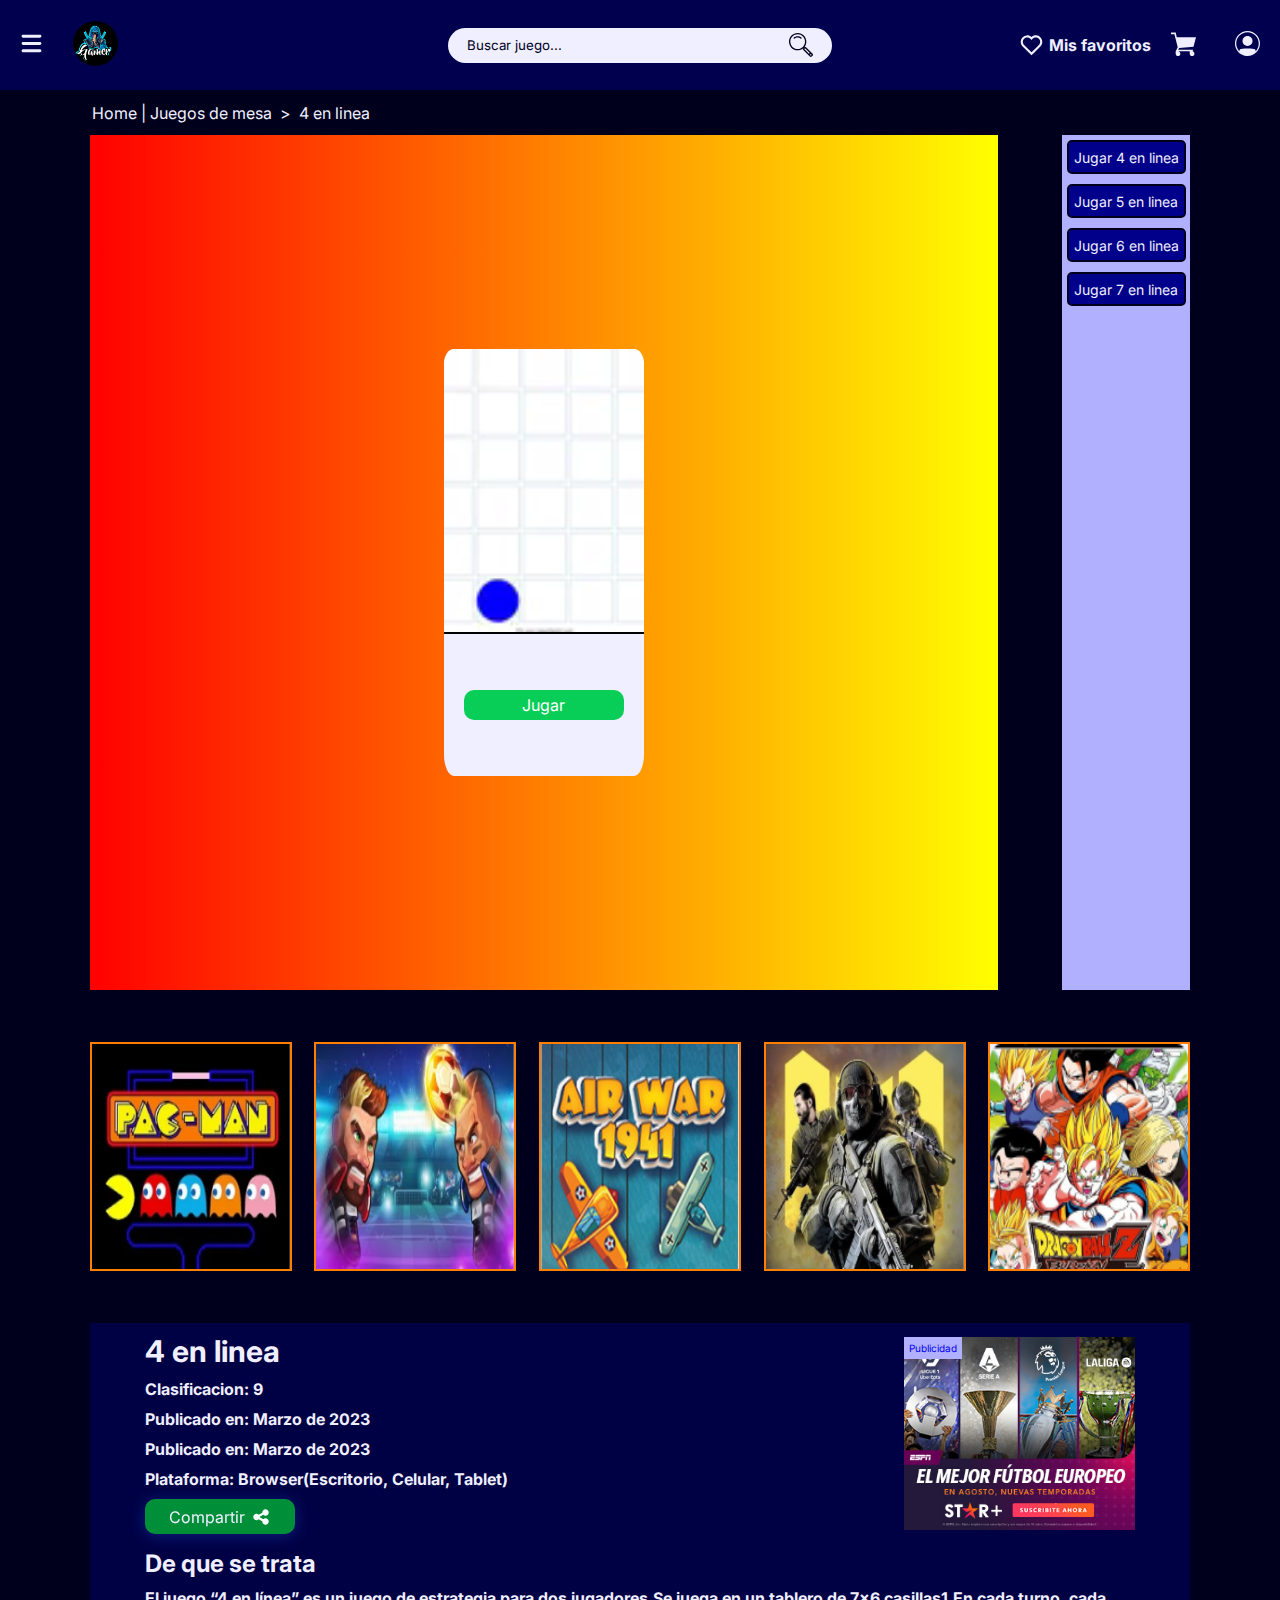
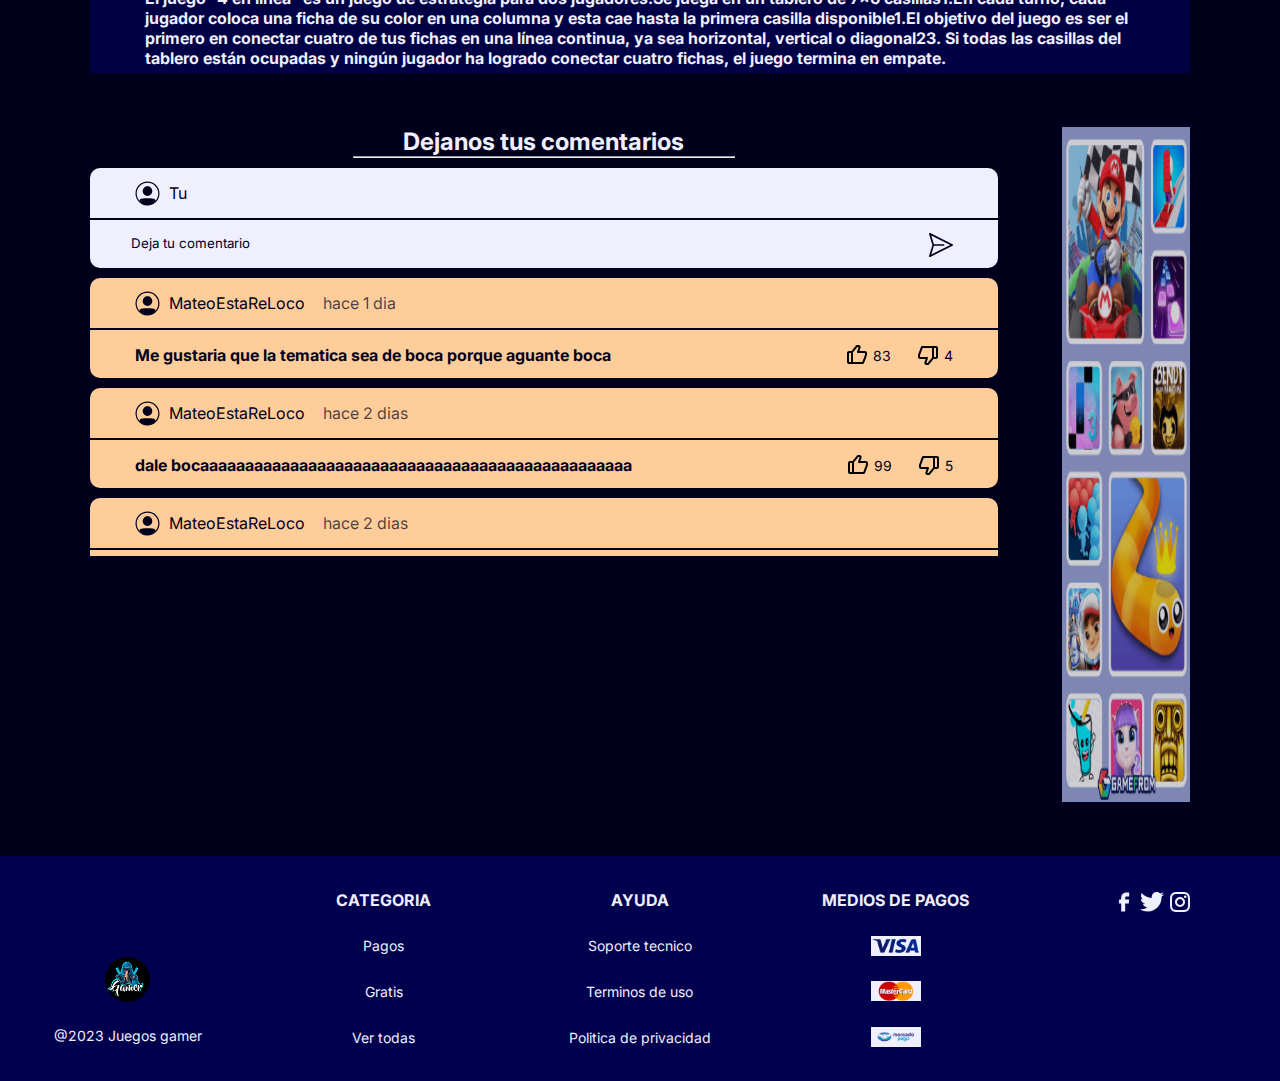
==== commit dc3d4814: "sabado" ====
--- a/TP2/juego.html
+++ b/TP2/juego.html
@@ -296,21 +296,60 @@
         <!-- JUEGO -->
         <section class="juego">
             <div class="contenedor-jugando ocultar">
+                <div class="reiniciarJuego ocultar">
+                    <div class="estas-seguro-reiniciar">Estas seguro que desea reiniciar la partida?</div>
+                    <div class="btn-seguro">
+                        <div class="cancelar-reinicio">Cancelar</div>
+                        <div class="reiniciar-tablero">Reiniciar partida</div>
+                    </div>
+                </div>
+                <button id="pause-button" class="ocultar">
+                    <svg class="svg-reanudar" xmlns="http://www.w3.org/2000/svg" width="24" height="24"
+                        viewBox="0 0 24 24">
+                        <path fill="currentColor" d="M14 19V5h4v14h-4Zm-8 0V5h4v14H6Z" />
+                    </svg>
+                    <svg class="ocultar svg-pausa" xmlns="http://www.w3.org/2000/svg" width="24" height="24"
+                        viewBox="0 0 24 24">
+                        <path fill="currentColor" d="M8 5.14v14l11-7l-11-7Z" />
+                    </svg>
+                </button>
+                <button class="btn-replay ocultar">
+                    <svg xmlns="http://www.w3.org/2000/svg" width="24" height="24" viewBox="0 0 24 24">
+                        <path fill="currentColor"
+                            d="M12 5V1L7 6l5 5V7c3.31 0 6 2.69 6 6s-2.69 6-6 6s-6-2.69-6-6H4c0 4.42 3.58 8 8 8s8-3.58 8-8s-3.58-8-8-8z" />
+                    </svg>
+                </button>
+                <div class="empate ocultar">
+                    Ha habido un empate
+                    <div class="empate-btn">
+                        reiniciar Juego
+                    </div>
+                </div>
+                <div class="juego-oculto ocultar">
+
+                </div>
                 <div class="escape ocultar">
                     <p>Presiona <span>Esc</span> para salir de la pantalla completa</p>
                 </div>
+                <div class="seguro ocultar">
+                    <div class="estas-seguro">Estas seguro que desea cambiar de tablero?</div>
+                    <div class="btn-seguro">
+                        <div class="cancelar-tablero">Cancelar</div>
+                        <div class="cambiar-tablero">Cambiar de tablero</div>
+                    </div>
+                </div>
                 <div class="cuatro-linea">
                     <div class="elegir-tablero">
-                        <button id="4enLinea">
+                        <button class="enLinea4">
                             4 en linea
                         </button>
-                        <button id="5enLinea">
+                        <button class="enLinea5">
                             5 en linea
                         </button>
-                        <button id="6enLinea">
+                        <button class="enLinea6">
                             6 en linea
                         </button>
-                        <button id="7enLinea">
+                        <button class="enLinea7">
                             7 en linea
                         </button>
                     </div>
@@ -332,6 +371,13 @@
                     </div>
                     <canvas class="canvas ocultar" id="canvas" width="890" height="480"
                         style="background-color: #B1B0FE; border: solid;"></canvas>
+                    <div id="countdown">
+                        <div id="countdown-number"></div>
+                        <svg class="ocultar svg-circulo">
+                            <circle r="18" cx="20" cy="20"></circle>
+                        </svg>
+                    </div>
+
                 </div>
                 <div class="intrucciones">
                     <div class="titulo-del-juego">
@@ -402,7 +448,11 @@
 
         <!-- PRIMER ANUNCIO -->
         <section class="anuncio">
-            <img src="iconos-svg/anuncioBosh.png">
+            <!-- <img src="iconos-svg/anuncioBosh.png"> -->
+            <div class="opcion-juego enLinea4">Jugar 4 en linea</div>
+            <div class="opcion-juego enLinea5">Jugar 5 en linea</div>
+            <div class="opcion-juego enLinea6">Jugar 6 en linea</div>
+            <div class="opcion-juego enLinea7">Jugar 7 en linea</div>
         </section>
 
         <!-- MAS JUEGOS -->
--- a/TP2/css/juego.css
+++ b/TP2/css/juego.css
@@ -0,0 +1,1220 @@
+@import url('https://fonts.googleapis.com/css2?family=Inter&display=swap');
+
+* {
+    padding: 0;
+    margin: 0;
+    font-family: 'Inter', sans-serif;
+    font-weight: 400;
+}
+
+.contenedor {
+    background-color: #00001D;
+    width: 100%;
+    display: grid;
+    grid-template-columns: 7% 71% 5% 10% 7%;
+    grid-auto-rows: 100%;
+    grid-template-rows: 10vh 5vh 95vh 6vh 25vh 6vh auto 6vh 75vh 6vh 25vh;
+    grid-template-areas:
+        "header header header header header"
+        " . br-es . . ."
+        ". juego . anuncio ."
+        ". . . . ."
+        ". mas-juegos mas-juegos mas-juegos ."
+        ". . . . ."
+        ". info info info ."
+        ". . . . ."
+        ". comentarios . anuncio2 ."
+        ". . . . ."
+        "footer footer footer footer footer";
+}
+
+.juego-header {
+    position: relative !important;
+}
+
+/* SECCION ESTRELLAS */
+.estrellas {
+    display: flex;
+    justify-content: end;
+}
+
+.estrellas img {
+    margin: 0 3px;
+}
+
+/* SECCION JUEGO */
+
+.juego {
+    grid-area: juego;
+    height: 100%;
+    width: 100%;
+    background-image: linear-gradient(to right, red, yellow);
+    display: flex;
+    justify-content: center;
+    align-items: center;
+    position: relative;
+}
+
+.juego-oculto {
+    background-color: #00001D;
+    width: 100%;
+    height: 92%;
+    position: absolute;
+    top: 0;
+    z-index: 0;
+    opacity: 0.9;
+}
+
+.escape {
+    position: absolute;
+    top: 2%;
+    width: 100%;
+    height: 50px;
+    display: flex;
+    justify-content: center;
+    align-items: center;
+    font-size: 18px;
+    z-index: 1;
+}
+
+.escape p {
+    height: 100%;
+    font-size: 18px;
+    width: 450px;
+    display: flex;
+    justify-content: center;
+    align-items: center;
+    background-color: #616161;
+    border-radius: 5px;
+}
+
+.escape span {
+    height: 80%;
+    width: auto;
+    border: solid 2px #EFEFFF;
+    display: flex;
+    justify-content: center;
+    align-items: center;
+    padding: 0px 5px;
+    margin: 0 3px;
+}
+
+.seguro {
+    width: 400px;
+    height: 150px;
+    border: solid 2px #EFEFFF;
+    display: flex;
+    flex-direction: column;
+    justify-content: center;
+    position: absolute;
+    top: 0;
+    left: 0;
+    right: 0;
+    bottom: 0;
+    margin: auto;
+    color: #EFEFFF;
+    background-color: rgb(0, 0, 0, 0.4);
+}
+
+.estas-seguro {
+    width: 100%;
+    text-align: center;
+    padding-bottom: 15px;
+    font-size: 17px;
+    font-weight: bold;
+}
+
+.btn-seguro {
+    display: flex;
+    width: 100%;
+    justify-content: center;
+}
+
+.cambiar-tablero {
+    background-color: #FF8000;
+    width: 160px;
+    height: 35px;
+    display: flex;
+    align-items: center;
+    justify-content: center;
+    border-radius: 10px;
+    color: #EFEFFF;
+    border: solid 2px #00001D;
+    cursor: pointer;
+    margin: 0 5px;
+}
+
+.cambiar-tablero:hover {
+    background-color: #df6f00;
+    border: solid 2px #EFEFFF;
+}
+
+.cancelar-tablero {
+    background-color: #EFEFFF;
+    width: 130px;
+    height: 35px;
+    display: flex;
+    align-items: center;
+    justify-content: center;
+    border-radius: 10px;
+    color: #00001D;
+    border: solid 2px #00001D;
+    cursor: pointer;
+    margin: 0 5px;
+}
+
+.cancelar-tablero:hover {
+    background-color: #616161;
+    color: #EFEFFF;
+    border: solid 2px #EFEFFF;
+}
+
+.pantallaCompleta {
+    grid-template-columns: 100%;
+    grid-template-rows: 100%;
+    grid-template-areas: "juego";
+    width: 100%;
+    height: 100vh;
+    overflow: hidden;
+}
+
+.contenedor-video {
+    width: 22%;
+    height: 50%;
+    display: flex;
+    flex-direction: column;
+    border-radius: 5%;
+    background-color: #EFEFFF;
+}
+
+.video {
+    width: 100%;
+    height: 70%;
+    border-bottom: 2px solid black;
+    display: flex;
+    justify-content: center;
+    overflow: hidden;
+    border-top-left-radius: 5%;
+    border-top-right-radius: 5%;
+}
+
+.video video {
+    height: 100%;
+}
+
+.contenedor-btn-jugar {
+    width: 100%;
+    height: 30%;
+    display: flex;
+    justify-content: center;
+    align-items: center;
+}
+
+/* SECCION JUEGANDO */
+
+.contenedor-jugando {
+    position: absolute;
+    width: 100%;
+    height: 100%;
+    background-color: #08CE57;
+}
+
+.reiniciarJuego {
+    width: 400px;
+    height: 150px;
+    border: solid 2px #EFEFFF;
+    display: flex;
+    flex-direction: column;
+    justify-content: center;
+    position: absolute;
+    top: 0;
+    left: 0;
+    right: 0;
+    bottom: 0;
+    margin: auto;
+    color: #EFEFFF;
+    background-color: rgb(0, 0, 0, 0.4);
+    z-index: 1;
+}
+
+.estas-seguro-reiniciar {
+    width: 100%;
+    text-align: center;
+    padding-bottom: 15px;
+    font-size: 17px;
+    font-weight: bold;
+}
+
+.cancelar-reinicio {
+    background-color: #EFEFFF;
+    width: 130px;
+    height: 35px;
+    display: flex;
+    align-items: center;
+    justify-content: center;
+    border-radius: 10px;
+    color: #00001D;
+    border: solid 2px #00001D;
+    cursor: pointer;
+    margin: 0 5px;
+}
+
+.cancelar-reinicio:hover {
+    background-color: #616161;
+    color: #EFEFFF;
+    border: solid 2px #EFEFFF;
+}
+
+.reiniciar-tablero {
+    background-color: #FF8000;
+    width: 160px;
+    height: 35px;
+    display: flex;
+    align-items: center;
+    justify-content: center;
+    border-radius: 10px;
+    color: #EFEFFF;
+    border: solid 2px #00001D;
+    cursor: pointer;
+    margin: 0 5px;
+}
+
+.reiniciar-tablero:hover {
+    background-color: #df6f00;
+    border: solid 2px #EFEFFF;
+}
+
+.empate {
+    width: 400px;
+    height: 150px;
+    border: solid 2px #EFEFFF;
+    display: flex;
+    flex-direction: column;
+    justify-content: center;
+    position: absolute;
+    top: 0;
+    left: 0;
+    right: 0;
+    bottom: 0;
+    margin: auto;
+    color: #EFEFFF;
+    background-color: rgb(0, 0, 0, 0.4);
+    font-size: 20px;
+    align-items: center;
+    font-weight: bold;
+    z-index: 1;
+    letter-spacing: 1px;
+    user-select: none;
+}
+
+
+.empate-btn {
+    width: 160px;
+    height: 35px;
+    display: flex;
+    align-items: center;
+    justify-content: center;
+    border-radius: 10px;
+    background-color: #08CE57;
+    cursor: pointer;
+    border: solid 2px #00001D;
+    margin-top: 10px;
+    color: #00001D;
+    font-weight: bold;
+    letter-spacing: 0.5px;
+}
+
+.empate-btn:hover {
+    background-color: #008F39;
+    border: solid 2px #EFEFFF;
+}
+
+.cuatro-linea {
+    width: 100%;
+    height: 92%;
+    background-color: #B1B0FE;
+    display: flex;
+    align-items: center;
+    justify-content: center;
+}
+
+.cuatro-linea img {
+    width: 100%;
+    height: 100%;
+    object-fit: contain;
+}
+
+/* btn pausa */
+#pause-button {
+    position: absolute;
+    top: 3px;
+    left: 3px;
+    cursor: pointer;
+    z-index: 1;
+    width: 100px;
+    height: 30px;
+    background-color: #E5BE01;
+    border: solid 2px #00001D;
+    opacity: 0.8;
+    font-weight: 700;
+    letter-spacing: 0.5px;
+    display: flex;
+    justify-content: center;
+    align-items: center;
+}
+
+#pause-button:hover {
+    opacity: 1;
+
+}
+
+.btn-replay {
+    position: absolute;
+    top: 36px;
+    left: 3px;
+    cursor: pointer;
+    z-index: 1;
+    width: 100px;
+    height: 30px;
+    background-color: #E5BE01;
+    border: solid 2px #00001D;
+    opacity: 0.8;
+    font-weight: 700;
+    letter-spacing: 0.5px;
+    display: flex;
+    justify-content: center;
+    align-items: center;
+}
+
+.btn-replay {
+    opacity: 1;
+}
+
+.elegir-tablero {
+    width: 300px;
+    height: 175px;
+    border: solid 2px black;
+    display: flex;
+    align-items: center;
+    justify-content: center;
+}
+
+.elegir-tablero button {
+    cursor: pointer;
+    margin: 10px;
+}
+
+.fichas {
+    width: 300px;
+    height: 175px;
+    border: solid 2px black;
+    display: flex;
+    align-items: center;
+    justify-content: center;
+}
+
+.jugador-fichas {
+    width: 100%;
+    height: 100%;
+    display: flex;
+    justify-content: center;
+    align-items: center;
+    flex-direction: column;
+}
+
+.contenedor-fichas {
+    display: flex;
+    width: 100%;
+    justify-content: space-evenly;
+}
+
+.ficha {
+    width: 60px;
+    height: 60px;
+    margin: 10px;
+    border-radius: 50px;
+    cursor: pointer;
+    overflow: hidden;
+}
+
+.ficha img {
+    height: 100%;
+    width: 100%;
+    border-radius: 50px;
+}
+
+.intrucciones {
+    display: flex;
+    justify-content: end;
+    background-color: #00008A;
+    width: 100%;
+    height: 8%;
+    align-items: center;
+}
+
+.intrucciones div {
+    cursor: pointer;
+}
+
+.iconos-del-juego {
+    display: flex;
+    justify-content: center;
+    align-items: center;
+    height: 100%;
+    margin: 0 15px;
+}
+
+.iconos-del-juego p {
+    color: #EFEFFF;
+    padding-left: 3px;
+}
+
+.titulo-del-juego {
+    display: flex;
+    justify-content: center;
+    align-items: center;
+    margin: 0 15px;
+    color: #EFEFFF;
+    position: absolute;
+    left: 0;
+}
+
+.titulo-del-juego img {
+    border-radius: 50%;
+    margin-right: 4px;
+}
+
+/* POP PAP DEL JUEGO INSTRUCCIONES */
+
+.pop-pap-instrucciones {
+    position: absolute;
+    right: 5px;
+    bottom: 9%;
+    width: 40%;
+    height: 70%;
+    background-color: #00008A;
+}
+
+.pop-pap-controles {
+    width: 100%;
+    height: 10%;
+    margin-top: 5%;
+    display: flex;
+    align-items: center;
+    justify-content: center;
+    color: #EFEFFF;
+}
+
+.pop-pap-controles img {
+    margin-right: 2px;
+}
+
+.pop-pap-controles p {
+    margin-left: 2px;
+}
+
+.pop-pap-info {
+    width: 100%;
+    height: 20%;
+    display: flex;
+    align-items: center;
+    text-align: center;
+    color: #EFEFFF;
+}
+
+
+.pop-pap-flecha {
+    width: 100%;
+    height: 20%;
+    display: flex;
+    justify-content: center;
+    align-items: center;
+}
+
+.pop-pap-flecha img {
+    height: 80%;
+}
+
+.pop-pap-img {
+    width: 100%;
+    height: 40%;
+    display: flex;
+    justify-content: center;
+    align-items: center;
+}
+
+.pop-pap-img img {
+    height: 90%;
+}
+
+.ayuda-mostrar-instrucciones {
+    height: 20px;
+    padding: 2px;
+    border-radius: 5px;
+    background-color: #616161;
+    position: absolute;
+    bottom: 9%;
+    right: 0;
+    color: #EFEFFF;
+    display: none;
+}
+
+.ayuda-pantalla-completa {
+    height: 20px;
+    padding: 2px;
+    border-radius: 5px;
+    background-color: #616161;
+    position: absolute;
+    bottom: 9%;
+    right: 0;
+    color: #EFEFFF;
+    display: none;
+}
+
+.ayuda-agregar-favoritos {
+    height: 20px;
+    padding: 2px;
+    border-radius: 5px;
+    background-color: #616161;
+    position: absolute;
+    bottom: 9%;
+    right: 6.5%;
+    color: #EFEFFF;
+    display: none;
+}
+
+/* SECCION ANUNCIO */
+
+.anuncio {
+    grid-area: anuncio;
+    height: 100%;
+    width: 100%;
+    background-color: #B1B0FE;
+    display: flex;
+    flex-direction: column;
+    align-items: center;
+}
+
+.opcion-juego {
+    width: 90%;
+    height: 30px;
+    background-color: #00008A;
+    margin: 5px 0;
+    text-align: center;
+    cursor: pointer;
+    color: #EFEFFF;
+    border: solid 2px #00001D;
+    border-radius: 5px;
+    font-size: 14px;
+    display: flex;
+    align-items: center;
+    justify-content: center;
+}
+
+.opcion-juego:hover {
+    opacity: 0.8;
+}
+
+/* reloj del juego */
+
+#countdown {
+    position: absolute;
+    top: 0;
+    margin: auto;
+    margin-top: 10px;
+    height: 40px;
+    width: 40px;
+    text-align: center;
+    user-select: none;
+}
+
+#countdown-number {
+    color: white;
+    display: inline-block;
+    line-height: 40px;
+}
+
+#countdown svg {
+    position: absolute;
+    top: 0;
+    right: 0;
+    width: 40px;
+    height: 40px;
+    transform: rotateY(-180deg) rotateZ(-90deg);
+}
+
+#countdown svg circle {
+    stroke-dasharray: 113px;
+    stroke-dashoffset: 0px;
+    stroke-linecap: round;
+    stroke-width: 2px;
+    stroke: white;
+    fill: none;
+}
+
+.svg-circulo.animar circle {
+    animation: countdown 260s linear forwards;
+}
+
+.svg-circulo.animar.pausado circle {
+    animation-play-state: paused;
+}
+
+@keyframes countdown {
+    from {
+        stroke-dashoffset: 0px;
+    }
+
+    to {
+        stroke-dashoffset: 113px;
+    }
+}
+
+
+.anuncio img {
+    width: 100%;
+    height: 100%;
+}
+
+/* SECCION MAS JUEGOS */
+
+.mas-juegos {
+    grid-area: mas-juegos;
+    height: 100%;
+    width: 100%;
+    display: flex;
+    align-items: center;
+    justify-content: space-between;
+}
+
+/* INFO JUEGO */
+.info-juego {
+    grid-area: info;
+    width: 100%;
+    height: 100%;
+    background: rgb(0, 0, 79, 0.8);
+    display: flex;
+    flex-direction: column;
+}
+
+.info-general {
+    display: flex;
+    flex-direction: column;
+    justify-content: center;
+    height: auto;
+    width: 90%;
+    margin-left: 5%;
+    margin-top: 5px;
+}
+
+.contenedor-mitad-info {
+    display: flex;
+    width: 100%;
+    height: 100%;
+}
+
+.primera-parte {
+    width: 45%;
+}
+
+.info-a-completar {
+    display: flex;
+    justify-content: end;
+    align-items: center;
+    overflow: hidden;
+    width: 35%;
+    margin-top: 5px;
+    margin-left: 10%;
+}
+
+.info-a-completar a {
+    display: flex;
+    justify-content: end;
+    position: relative;
+    object-fit: contain;
+    width: 60%;
+}
+
+.img-publi {
+    width: 100%;
+    height: 80%;
+}
+
+.contendor-texto-publi {
+    display: flex;
+    justify-content: start;
+    position: absolute;
+    width: 100%;
+}
+
+.publicidad-juego {
+    background-color: #B1B0FE;
+    position: absolute;
+    padding: 5px;
+    font-size: 10px;
+    top: 0;
+}
+
+.informacion {
+    margin: 5px 0;
+    border-radius: 10px;
+    width: 100%;
+    text-align: start;
+    color: #EFEFFF;
+}
+
+.btn-compartir-contenedor {
+    width: 100%;
+    display: flex;
+    align-items: center;
+}
+
+.icono-btn {
+    width: 20px;
+    height: 20px;
+    position: absolute;
+    margin-left: 15px;
+}
+
+
+/* SECCION COMENTARIOS */
+
+.comentarios {
+    grid-area: comentarios;
+    width: 100%;
+    height: 100%;
+    color: #EFEFFF;
+    display: flex;
+    flex-direction: column;
+    align-items: center;
+}
+
+hr {
+    width: 380px;
+}
+
+.comentario {
+    background-color: #FFCD99;
+    min-height: 100px;
+    max-height: 100px;
+    width: 100%;
+    margin-bottom: 10px;
+    border-radius: 10px;
+}
+
+.comentario-enviar {
+    background-color: #EFEFFF;
+    margin-top: 10px;
+}
+
+.comentario-perfil {
+    display: flex;
+    align-items: center;
+    width: 100%;
+    height: 50%;
+}
+
+.perfil-nombre-comentario {
+    display: flex;
+    width: 100%;
+    height: 100%;
+    align-items: center;
+}
+
+.perfil-nombre-comentario p {
+    color: rgb(0, 0, 29, 0.7);
+    margin-left: 2%;
+}
+
+.comentario-input {
+    width: 100%;
+    height: 50%;
+    border-top: solid #00001D 2px;
+    display: flex;
+}
+
+.calificacion-comentario {
+    width: 20%;
+    height: 100%;
+    display: flex;
+    align-items: center;
+    justify-content: end;
+    padding-right: 5%;
+}
+
+.calificacion-comentario p {
+    padding-left: 4px;
+    color: #00001D;
+}
+
+.calificacion-comentario img {
+    padding-left: 15%;
+}
+
+.el-comentario {
+    width: 80%;
+    height: 99%;
+    display: flex;
+    align-items: center;
+    color: #00001D !important;
+    padding-left: 5%;
+}
+
+.icono-perfil {
+    padding-left: 5%;
+}
+
+.comentario-input-enviar {
+    background-color: #EFEFFF;
+}
+
+.form-comentario {
+    display: flex;
+    height: 95%;
+    width: 95%;
+}
+
+.input-form {
+    background-color: transparent;
+    margin-left: 2px;
+    height: 95%;
+    width: 95%;
+    border: none;
+}
+
+.icono-enviar {
+    display: flex;
+    align-items: center;
+    justify-content: end;
+    padding-right: 5%;
+}
+
+.nombre-perfil {
+    color: #00001D;
+    list-style: none;
+    margin-left: 1%;
+}
+
+.input-form::placeholder {
+    color: #00001D;
+
+    padding-left: 5%;
+}
+
+.titulo {
+    display: flex;
+    align-items: center;
+}
+
+.titulo img {
+    margin: 0 5px;
+}
+
+.comentarios-realizados {
+    width: 100%;
+    height: 278px;
+    display: flex;
+    flex-direction: column;
+    justify-content: start;
+    overflow-y: scroll;
+}
+
+.comentarios-realizados::-webkit-scrollbar {
+    width: 5px;
+}
+
+.comentarios-realizados::-webkit-scrollbar-thumb {
+    background-color: #EFEFFF;
+    /* Color del pulgar (la barra que se desplaza) */
+    border-radius: 10px;
+    height: 40%;
+    /* Esto no cambiará la altura del pulgar */
+}
+
+
+
+/* ANUNCIO 2 */
+
+.anuncio2 {
+    grid-area: anuncio2;
+    width: 100%;
+    height: 100%;
+}
+
+.anuncio2 img {
+    width: 100%;
+    height: 100%;
+}
+
+/* ARRANCO EL BREADCRUMB */
+
+.breadcrumb-contenedor {
+    background-color: #00001D;
+    display: flex;
+    flex-direction: row;
+    flex-wrap: wrap;
+    width: 100%;
+}
+
+.breadcrumb {
+    display: flex;
+    flex-direction: row;
+}
+
+.breadcrumb-cate {
+    color: #EFEFFF;
+    display: inline-block;
+    text-decoration: none;
+    margin: 0px 2px;
+}
+
+.breadcrumb-link {
+    color: #EFEFFF;
+    text-decoration: none;
+}
+
+.breadcrumb-link:hover {
+    color: #B1B0FE;
+}
+
+.contenedor-comentario {
+    display: flex;
+    flex-direction: column;
+}
+
+.titulo-comentario {
+    display: flex;
+    justify-content: center;
+    color: #EFEFFF;
+}
+
+
+/* BREAD Y ESTRELLAS */
+
+.bread-estrellas {
+    grid-area: br-es;
+    display: flex;
+    width: 100%;
+    height: 100%;
+    justify-content: start;
+    align-items: center;
+}
+
+/* CARD DE MAS JUEGOS */
+
+.card-mas-juegos {
+    height: 100%;
+    width: 18%;
+    background-color: #EFEFFF;
+    border: solid 2px #FF8000;
+    position: relative;
+}
+
+.card-mas-juegos:hover .card-mas-juegos-oculta {
+    display: flex;
+}
+
+.card-mas-juegos img {
+    width: 100%;
+    height: 100%;
+}
+
+.card-mas-juegos-oculta {
+    height: 100%;
+    width: 100%;
+    background-color: rgb(0, 0, 29, 0.6);
+    display: flex;
+    flex-direction: column;
+    position: absolute;
+    top: 0;
+    display: none;
+}
+
+
+.jugar-card-oculta {
+    height: 100%;
+    width: 100%;
+    display: flex;
+    justify-content: center;
+    align-items: center;
+}
+
+
+
+.nombre-del-juego {
+    display: flex;
+    color: #EFEFFF;
+    height: 10%;
+    width: 100%;
+    display: flex;
+    justify-content: center;
+    align-items: center;
+    padding-bottom: 2%;
+}
+
+
+/* BTN COMPARTIR */
+
+.btn {
+    margin: 5px 0;
+    width: 150px;
+    height: 35px;
+    display: flex;
+    justify-content: center;
+    align-items: center;
+    --btn-color: #008F39;
+    position: relative;
+    padding: 16px 32px;
+    font-family: Roboto, sans-serif;
+    font-weight: 500;
+    font-size: 16px;
+    line-height: 1;
+    color: #EFEFFF;
+    background: none;
+    border: none;
+    outline: none;
+    overflow: hidden;
+    cursor: pointer;
+    filter: drop-shadow(0 2px 8px rgba(39, 94, 254, 0.32));
+    transition: 0.3s cubic-bezier(0.215, 0.61, 0.355, 1);
+}
+
+.btn::before {
+    position: absolute;
+    content: "";
+    top: 0;
+    left: 0;
+    z-index: -1;
+    width: 100%;
+    height: 100%;
+    background: var(--btn-color);
+    border-radius: 10px;
+    transition: 0.3s cubic-bezier(0.215, 0.61, 0.355, 1);
+}
+
+.btn span,
+.btn span span {
+    display: inline-flex;
+    vertical-align: middle;
+    transition: 0.3s cubic-bezier(0.215, 0.61, 0.355, 1);
+}
+
+.btn span {
+    transition-delay: 0.05s;
+}
+
+.btn span:first-child {
+    padding-right: 7px;
+}
+
+.btn span span {
+    margin-left: 8px;
+    transition-delay: 0.1s;
+}
+
+.btn ul {
+    position: absolute;
+    top: 50%;
+    left: 0;
+    right: 0;
+    display: flex;
+    margin: 0;
+    padding: 0;
+    list-style-type: none;
+    transform: translateY(-50%);
+}
+
+.btn ul li {
+    flex: 1;
+}
+
+.btn ul li a {
+    display: inline-flex;
+    vertical-align: middle;
+    transform: translateY(55px);
+    transition: 0.3s cubic-bezier(0.215, 0.61, 0.355, 1);
+}
+
+.btn ul li a:hover {
+    opacity: 0.5;
+}
+
+.btn:hover::before {
+    transform: scale(1.2);
+}
+
+.btn:hover span,
+.btn:hover span span {
+    transform: translateY(-55px);
+}
+
+.btn:hover ul li a {
+    transform: translateY(0);
+}
+
+.btn:hover ul li:nth-child(1) a {
+    transition-delay: 0.15s;
+}
+
+.btn:hover ul li:nth-child(2) a {
+    transition-delay: 0.2s;
+}
+
+.btn:hover ul li:nth-child(3) a {
+    transition-delay: 0.25s;
+}
+
+
+/* BOTONES JUGANDO */
+.btn-card {
+    position: relative;
+    background-color: rgb(230, 34, 77);
+    color: #fff;
+    border: none;
+    font-size: 20px;
+    z-index: 1;
+    overflow: hidden;
+    cursor: pointer;
+}
+
+.card-parte-boton {
+    display: flex;
+    justify-content: center;
+    align-items: center;
+    height: 35%;
+    width: 100%;
+}
+
+.btn-card {
+    border: none;
+    width: 160px;
+    height: 30px;
+    border-radius: 10px;
+    padding: 2px 8px;
+    background-color: #08CE57;
+    display: flex;
+    justify-content: center;
+    align-items: center;
+    font-size: 16px;
+}
+
+.btn-card::before {
+    content: "";
+    background-color: rgb(248, 50, 93);
+    width: 0;
+    height: 100%;
+    position: absolute;
+    top: 0;
+    left: 0;
+    z-index: -1;
+    transition: width 500ms ease-in-out;
+    display: inline-block;
+}
+
+.btn-card:hover::before {
+    width: 100%;
+}
+
+.quitarFixed {
+    position: relative !important;
+}--- a/TP2/css/comunes.css
+++ b/TP2/css/comunes.css
@@ -879,7 +879,7 @@
 /* PARA OCULTAR COSAS */
 
 .ocultar {
-    display: none;
+    display: none !important;
 }
 
 .ocultar-degradado {
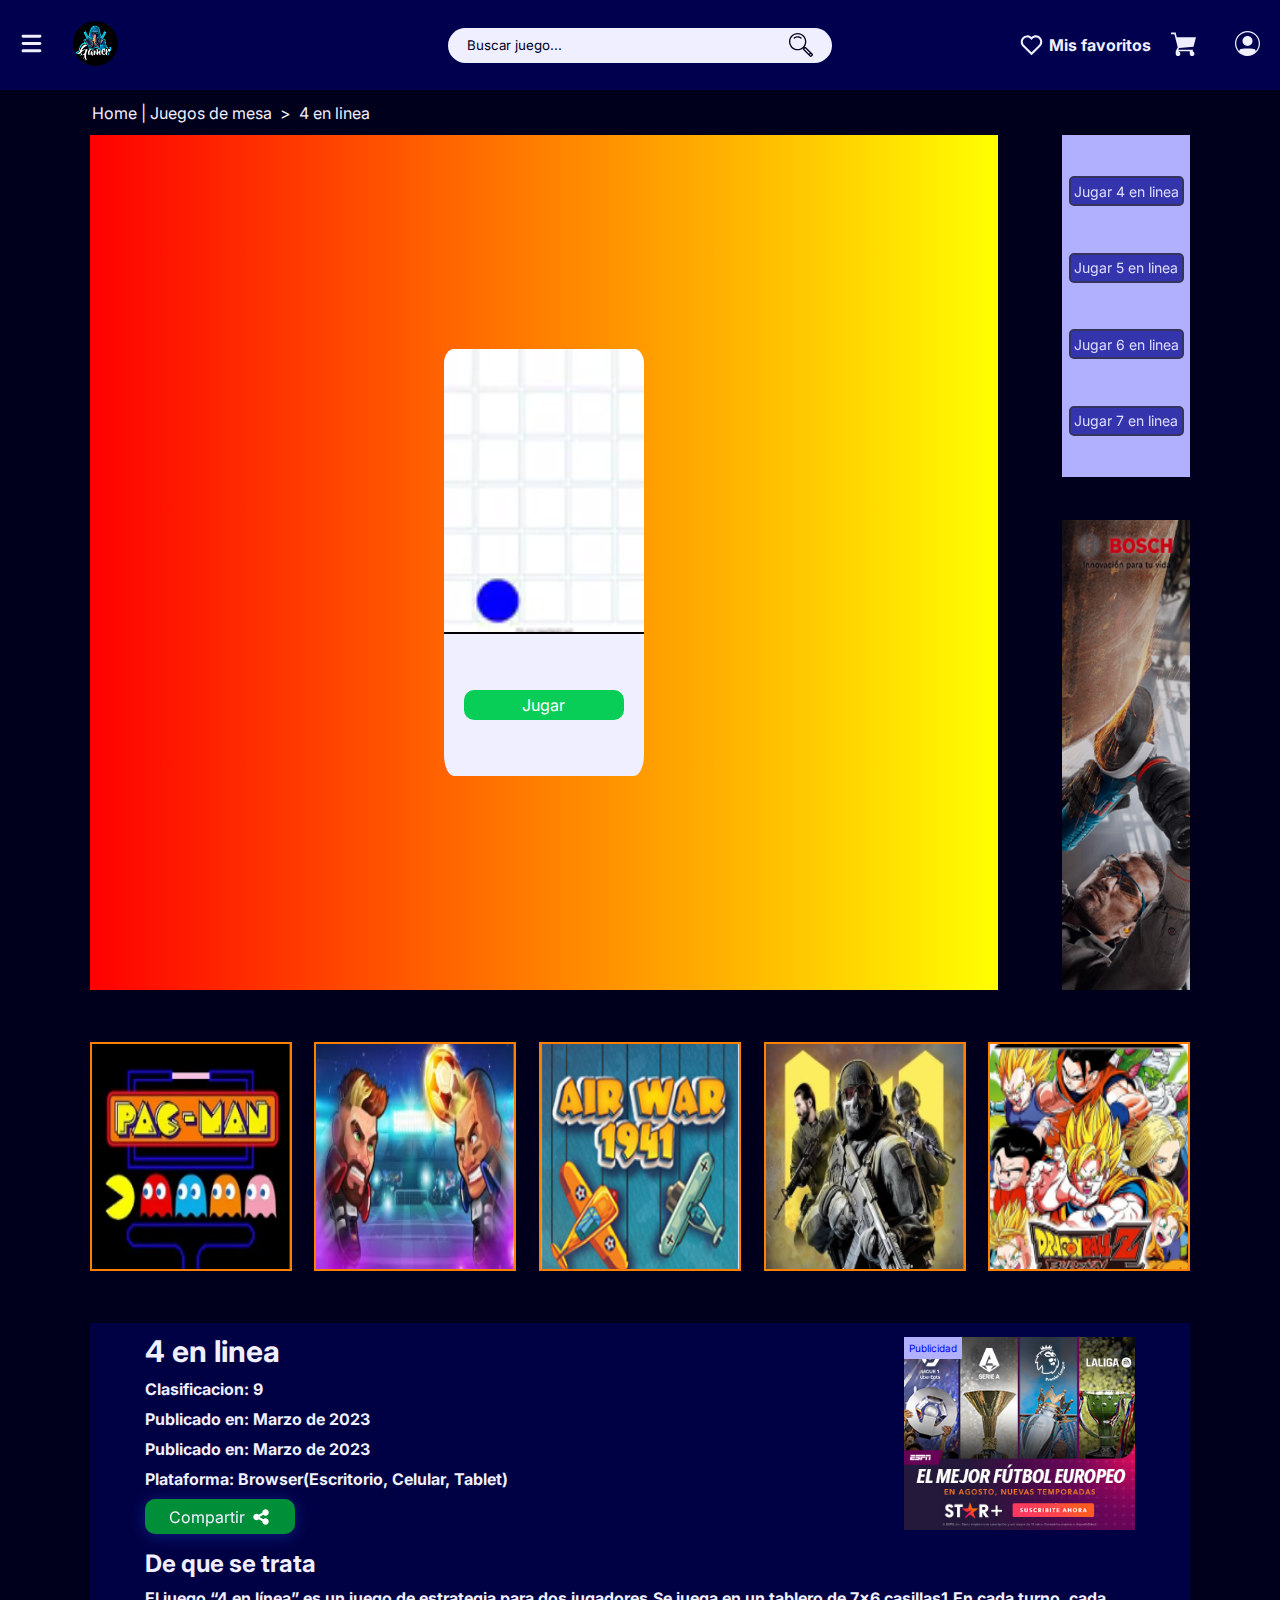
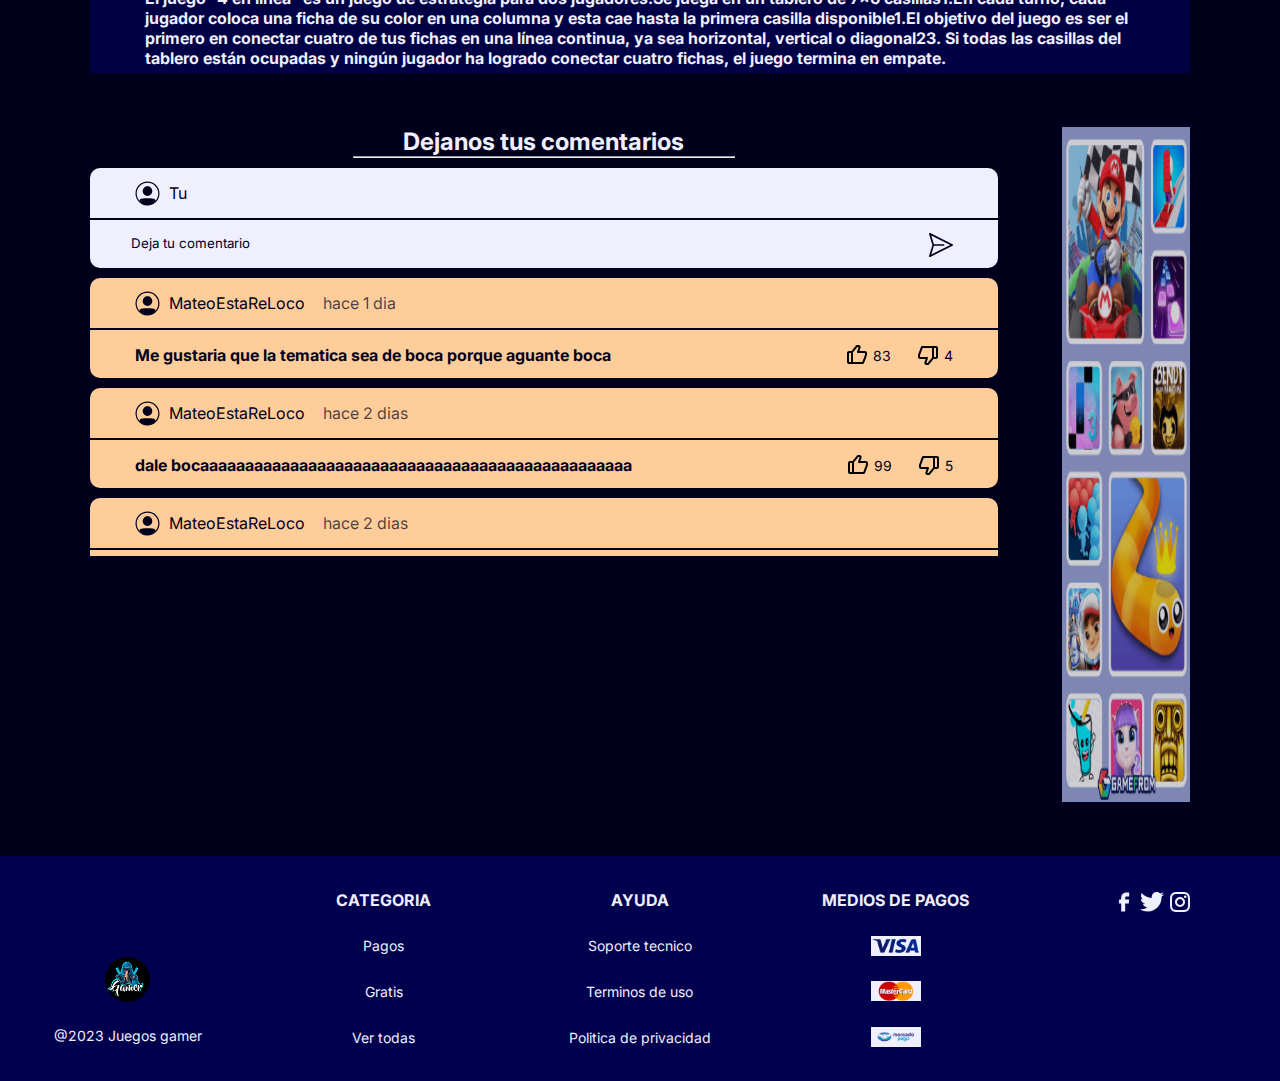
==== commit ec165847: "ultimo cambio" ====
--- a/TP2/juego.html
+++ b/TP2/juego.html
@@ -4,7 +4,7 @@
 <head>
     <meta charset="UTF-8">
     <meta name="viewport" content="width=device-width, initial-scale=1.0">
-    <title>Nombre del juego</title>
+    <title>4 en linea</title>
     <link rel="stylesheet" href="css/juego.css">
     <link rel="stylesheet" href="css/comunes.css">
     <link rel="stylesheet" href="css/fuentes-colores.css">
@@ -271,7 +271,7 @@
             <div class="breadcrumb-contenedor">
                 <div class="breadcrumb">
                     <li class="breadcrumb-cate">
-                        <a href="registro.html" class="breadcrumb-link">Home</a>
+                        <a href="home.html" class="breadcrumb-link">Home</a>
                     </li>
                     <li class="breadcrumb-cate">
                         |
@@ -296,6 +296,19 @@
         <!-- JUEGO -->
         <section class="juego">
             <div class="contenedor-jugando ocultar">
+                <div class="seguro-salir ocultar">
+                    <div class="estas-seguro-reiniciar">
+                        Estas seguro que desea salir de la partida?
+                    </div>
+                    <div class="btn-seguro">
+                        <button class="cancelar-salir">Cancelar</button>
+                        <button class="salir-btn">Estoy seguro</button>
+                    </div>
+                </div>
+                <div id="mensaje-ganador" class="ganador ocultar">
+                    <img id="ficha-ganadora" src="" alt="Ficha del jugador ganador">
+                    <p>¡ha ganado!</p>
+                </div>
                 <div class="reiniciarJuego ocultar">
                     <div class="estas-seguro-reiniciar">Estas seguro que desea reiniciar la partida?</div>
                     <div class="btn-seguro">
@@ -319,6 +332,12 @@
                             d="M12 5V1L7 6l5 5V7c3.31 0 6 2.69 6 6s-2.69 6-6 6s-6-2.69-6-6H4c0 4.42 3.58 8 8 8s8-3.58 8-8s-3.58-8-8-8z" />
                     </svg>
                 </button>
+                <button class="btn-cruz-juego  ocultar">
+                    <svg xmlns="http://www.w3.org/2000/svg" width="24" height="24" viewBox="0 0 384 512">
+                        <path fill="currentColor"
+                            d="M376.6 84.5c11.3-13.6 9.5-33.8-4.1-45.1s-33.8-9.5-45.1 4.1L192 206L56.6 43.5c-11.3-13.6-31.5-15.4-45.1-4.1S-3.9 70.9 7.4 84.5L150.3 256L7.4 427.5c-11.3 13.6-9.5 33.8 4.1 45.1s33.8 9.5 45.1-4.1L192 306l135.4 162.5c11.3 13.6 31.5 15.4 45.1 4.1s15.4-31.5 4.1-45.1L233.7 256L376.6 84.5z" />
+                    </svg>
+                </button>
                 <div class="empate ocultar">
                     Ha habido un empate
                     <div class="empate-btn">
@@ -341,15 +360,19 @@
                 <div class="cuatro-linea">
                     <div class="elegir-tablero">
                         <button class="enLinea4">
+                            <img src="iconos-svg/tablero4enLinea.png" alt="">
                             4 en linea
                         </button>
                         <button class="enLinea5">
+                            <img src="iconos-svg/tablero5enLinea.png" alt="">
                             5 en linea
                         </button>
                         <button class="enLinea6">
+                            <img src="iconos-svg/tablero6enLinea.png" alt="">
                             6 en linea
                         </button>
                         <button class="enLinea7">
+                            <img src="iconos-svg/tablero7enLinea.png" alt="">
                             7 en linea
                         </button>
                     </div>
@@ -364,13 +387,13 @@
                                     <img src="iconos-svg/fichajs.svg">
                                 </div>
                                 <div class="ficha">
-                                    <img src="iconos-svg/fifa24.png">
+                                    <img src="iconos-svg/phpFicha.svg">
                                 </div>
                             </div>
                         </div>
                     </div>
                     <canvas class="canvas ocultar" id="canvas" width="890" height="480"
-                        style="background-color: #B1B0FE; border: solid;"></canvas>
+                        style="background-color: #B1B0FE;"></canvas>
                     <div id="countdown">
                         <div id="countdown-number"></div>
                         <svg class="ocultar svg-circulo">
@@ -447,12 +470,16 @@
         </section>
 
         <!-- PRIMER ANUNCIO -->
-        <section class="anuncio">
-            <!-- <img src="iconos-svg/anuncioBosh.png"> -->
-            <div class="opcion-juego enLinea4">Jugar 4 en linea</div>
-            <div class="opcion-juego enLinea5">Jugar 5 en linea</div>
-            <div class="opcion-juego enLinea6">Jugar 6 en linea</div>
-            <div class="opcion-juego enLinea7">Jugar 7 en linea</div>
+        <section class="seleccionTablero">
+            <div class="seleccionTableroHijo">
+                <button class="opcion-juego enLinea4">Jugar 4 en linea</button>
+                <button class="opcion-juego enLinea5">Jugar 5 en linea</button>
+                <button class="opcion-juego enLinea6">Jugar 6 en linea</button>
+                <button class="opcion-juego enLinea7">Jugar 7 en linea</button>
+            </div>
+            <div class="anuncio">
+                <img src="iconos-svg/anuncioBosh.png">
+            </div>
         </section>
 
         <!-- MAS JUEGOS -->
--- a/TP2/css/juego.css
+++ b/TP2/css/juego.css
@@ -17,7 +17,7 @@
     grid-template-areas:
         "header header header header header"
         " . br-es . . ."
-        ". juego . anuncio ."
+        ". juego . seleccionTablero ."
         ". . . . ."
         ". mas-juegos mas-juegos mas-juegos ."
         ". . . . ."
@@ -219,6 +219,85 @@
     background-color: #08CE57;
 }
 
+.seguro-salir {
+    width: 400px;
+    height: 150px;
+    border: solid 2px #EFEFFF;
+    display: flex;
+    flex-direction: column;
+    justify-content: center;
+    position: absolute;
+    top: 0;
+    left: 0;
+    right: 0;
+    bottom: 0;
+    margin: auto;
+    color: #EFEFFF;
+    background-color: rgb(0, 0, 0, 0.4);
+    z-index: 1;
+}
+
+.cancelar-salir {
+    background-color: #EFEFFF;
+    width: 130px;
+    height: 35px;
+    display: flex;
+    align-items: center;
+    justify-content: center;
+    border-radius: 10px;
+    color: #00001D;
+    border: solid 2px #00001D;
+    cursor: pointer;
+    margin: 0 5px;
+}
+
+.cancelar-salir:hover {
+    background-color: #616161;
+    color: #EFEFFF;
+    border: solid 2px #EFEFFF;
+}
+
+.salir-btn {
+    background-color: #FF8000;
+    width: 160px;
+    height: 35px;
+    display: flex;
+    align-items: center;
+    justify-content: center;
+    border-radius: 10px;
+    color: #EFEFFF;
+    border: solid 2px #00001D;
+    cursor: pointer;
+    margin: 0 5px;
+}
+
+.salir-btn:hover {
+    background-color: #df6f00;
+    border: solid 2px #EFEFFF;
+}
+
+.ganador {
+    width: 500px;
+    height: 74px;
+    display: flex;
+    justify-content: center;
+    align-items: center;
+    position: absolute;
+    top: 0px;
+    left: 195px;
+    background-color: #08CE57;
+
+    font-size: 20px;
+}
+
+#ficha-ganadora {
+    height: 60px;
+    margin: 10px;
+    border-radius: 50%;
+    overflow: hidden;
+    border: solid 3px #00001D;
+}
+
 .reiniciarJuego {
     width: 400px;
     height: 150px;
@@ -390,18 +469,46 @@
     opacity: 1;
 }
 
+.btn-cruz-juego {
+    position: absolute;
+    top: 5px;
+    right: 5px;
+    width: 24px;
+    height: 24px;
+    display: flex;
+    justify-content: center;
+    align-items: center;
+    background-color: transparent;
+    border: none;
+    cursor: pointer;
+}
+
 .elegir-tablero {
     width: 300px;
-    height: 175px;
-    border: solid 2px black;
-    display: flex;
-    align-items: center;
-    justify-content: center;
+    height: 300px;
+    display: flex;
+    align-items: center;
+    justify-content: center;
+    flex-wrap: wrap;
 }
 
 .elegir-tablero button {
-    cursor: pointer;
     margin: 10px;
+    width: 130px;
+    height: 130px;
+    display: flex;
+    flex-direction: column;
+    align-items: center;
+    background-color: transparent;
+    border: none;
+    font-size: 13px;
+    font-weight: bold;
+}
+
+.elegir-tablero button img {
+    width: 100%;
+    height: 80%;
+    cursor: pointer;
 }
 
 .fichas {
@@ -583,16 +690,40 @@
     display: none;
 }
 
+.seleccionTablero {
+    grid-area: seleccionTablero;
+    height: 100%;
+    width: 100%;
+    display: flex;
+    flex-direction: column;
+    align-items: center;
+    justify-content: space-between;
+}
+
+.seleccionTableroHijo {
+    width: 100%;
+    height: 40%;
+    display: flex;
+    flex-direction: column;
+    align-items: center;
+    background-color: #B1B0FE;
+    justify-content: space-evenly;
+}
+
 /* SECCION ANUNCIO */
 
 .anuncio {
-    grid-area: anuncio;
-    height: 100%;
-    width: 100%;
-    background-color: #B1B0FE;
-    display: flex;
-    flex-direction: column;
-    align-items: center;
+    height: 55%;
+    width: 100%;
+    display: flex;
+    flex-direction: column;
+    align-items: center;
+    cursor: pointer;
+}
+
+.anuncio img {
+    width: 100%;
+    height: 100%;
 }
 
 .opcion-juego {
